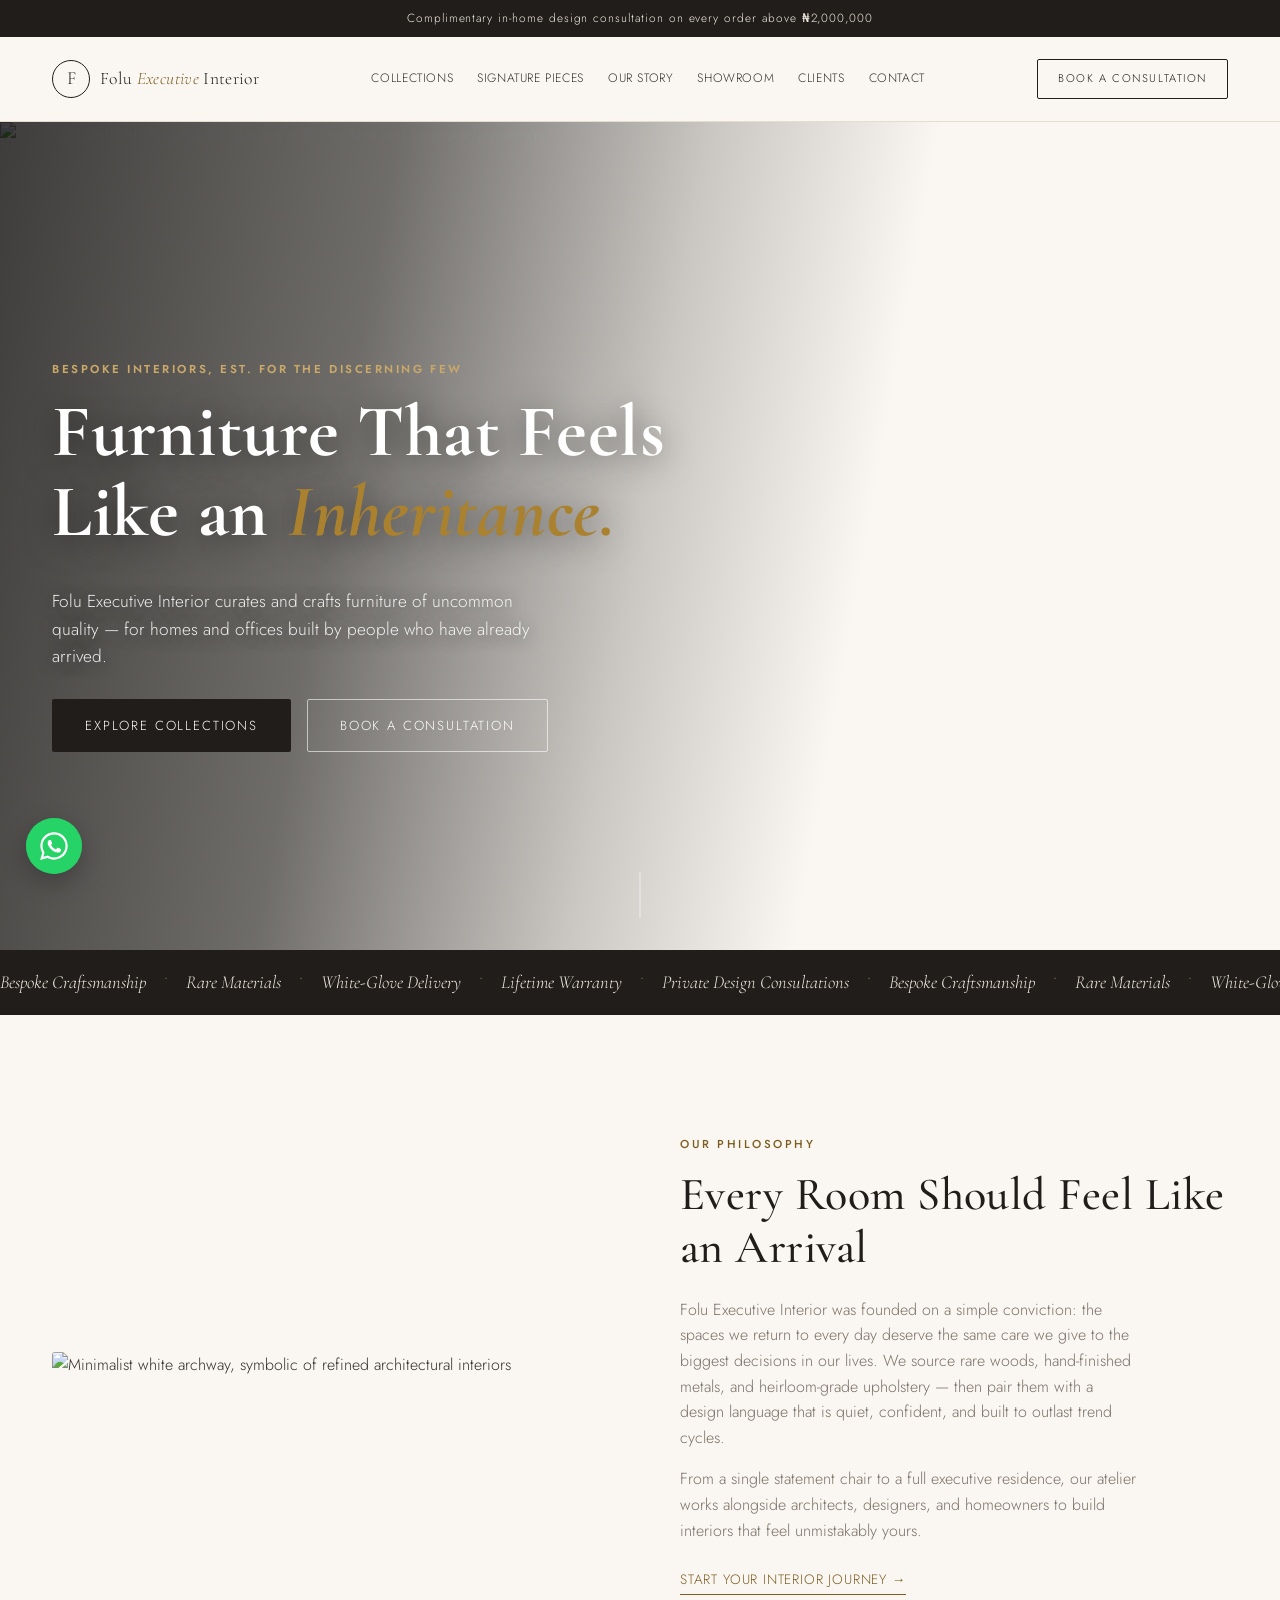
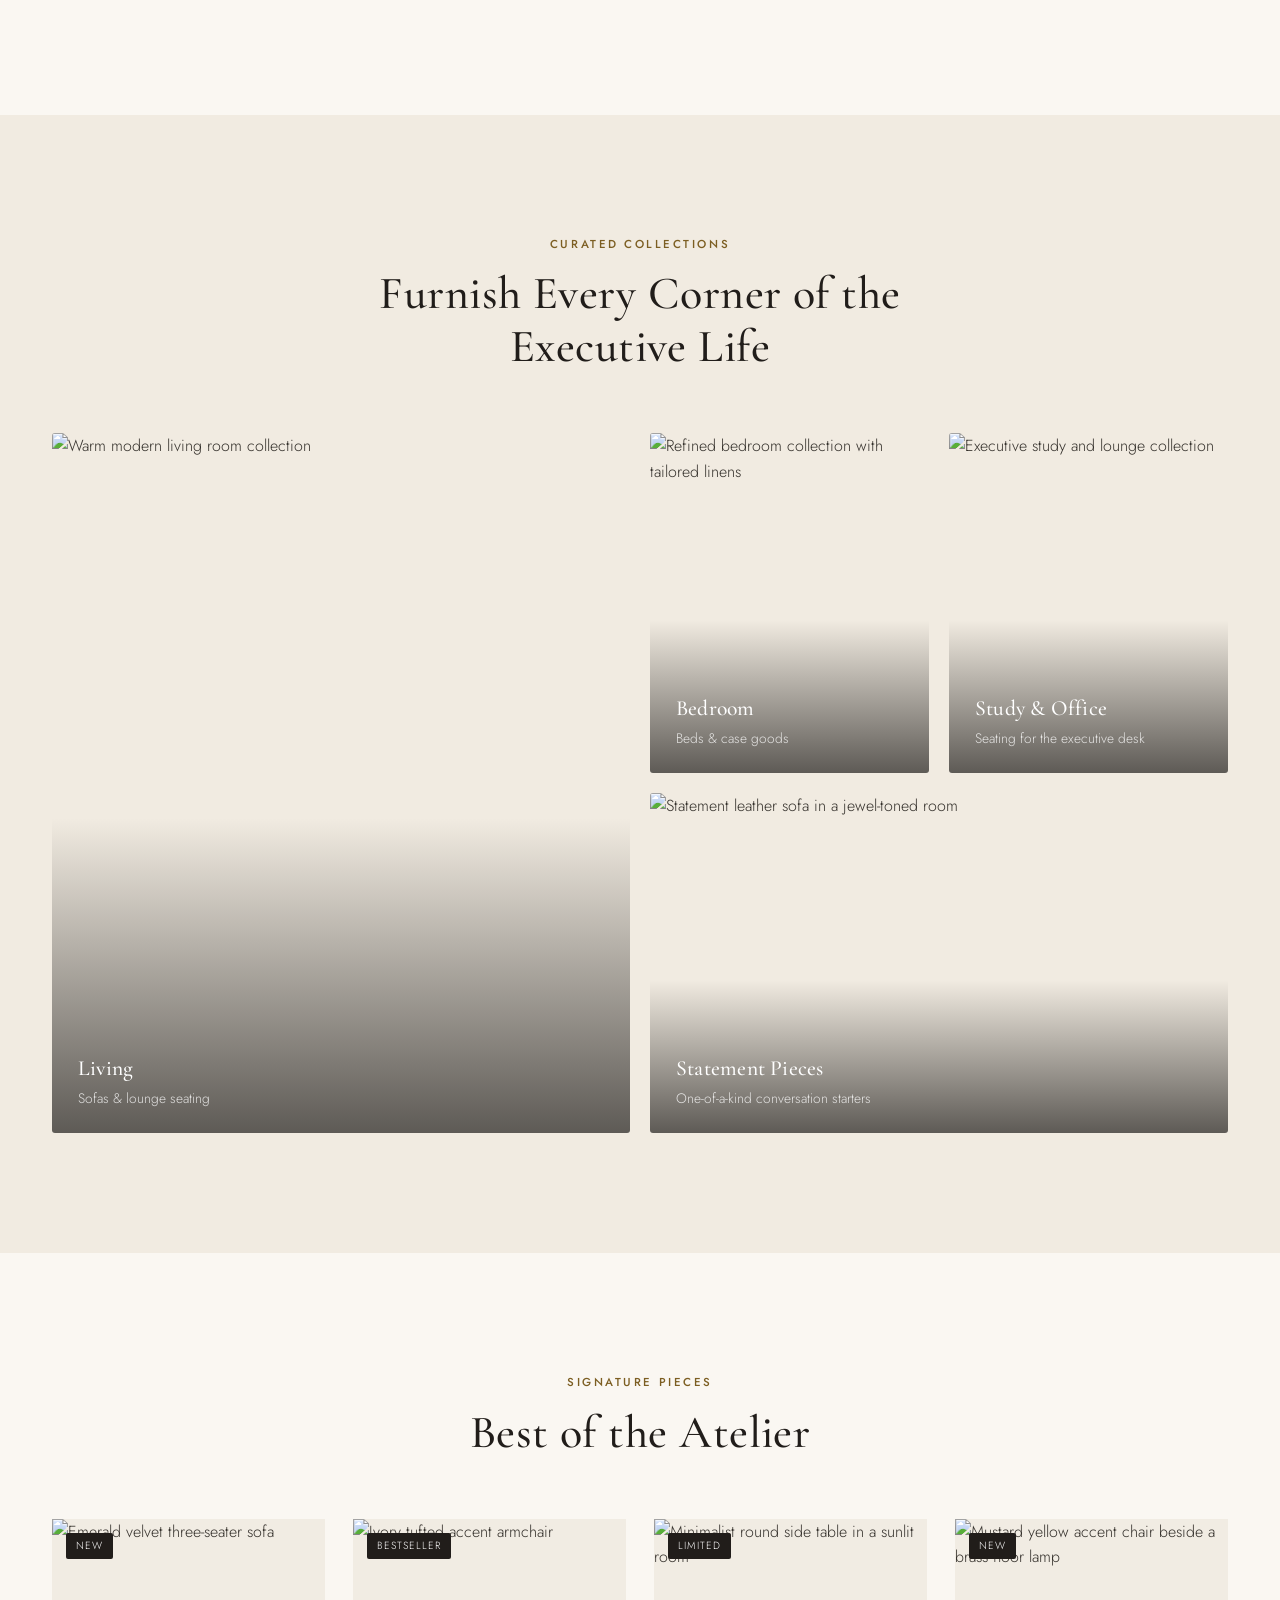
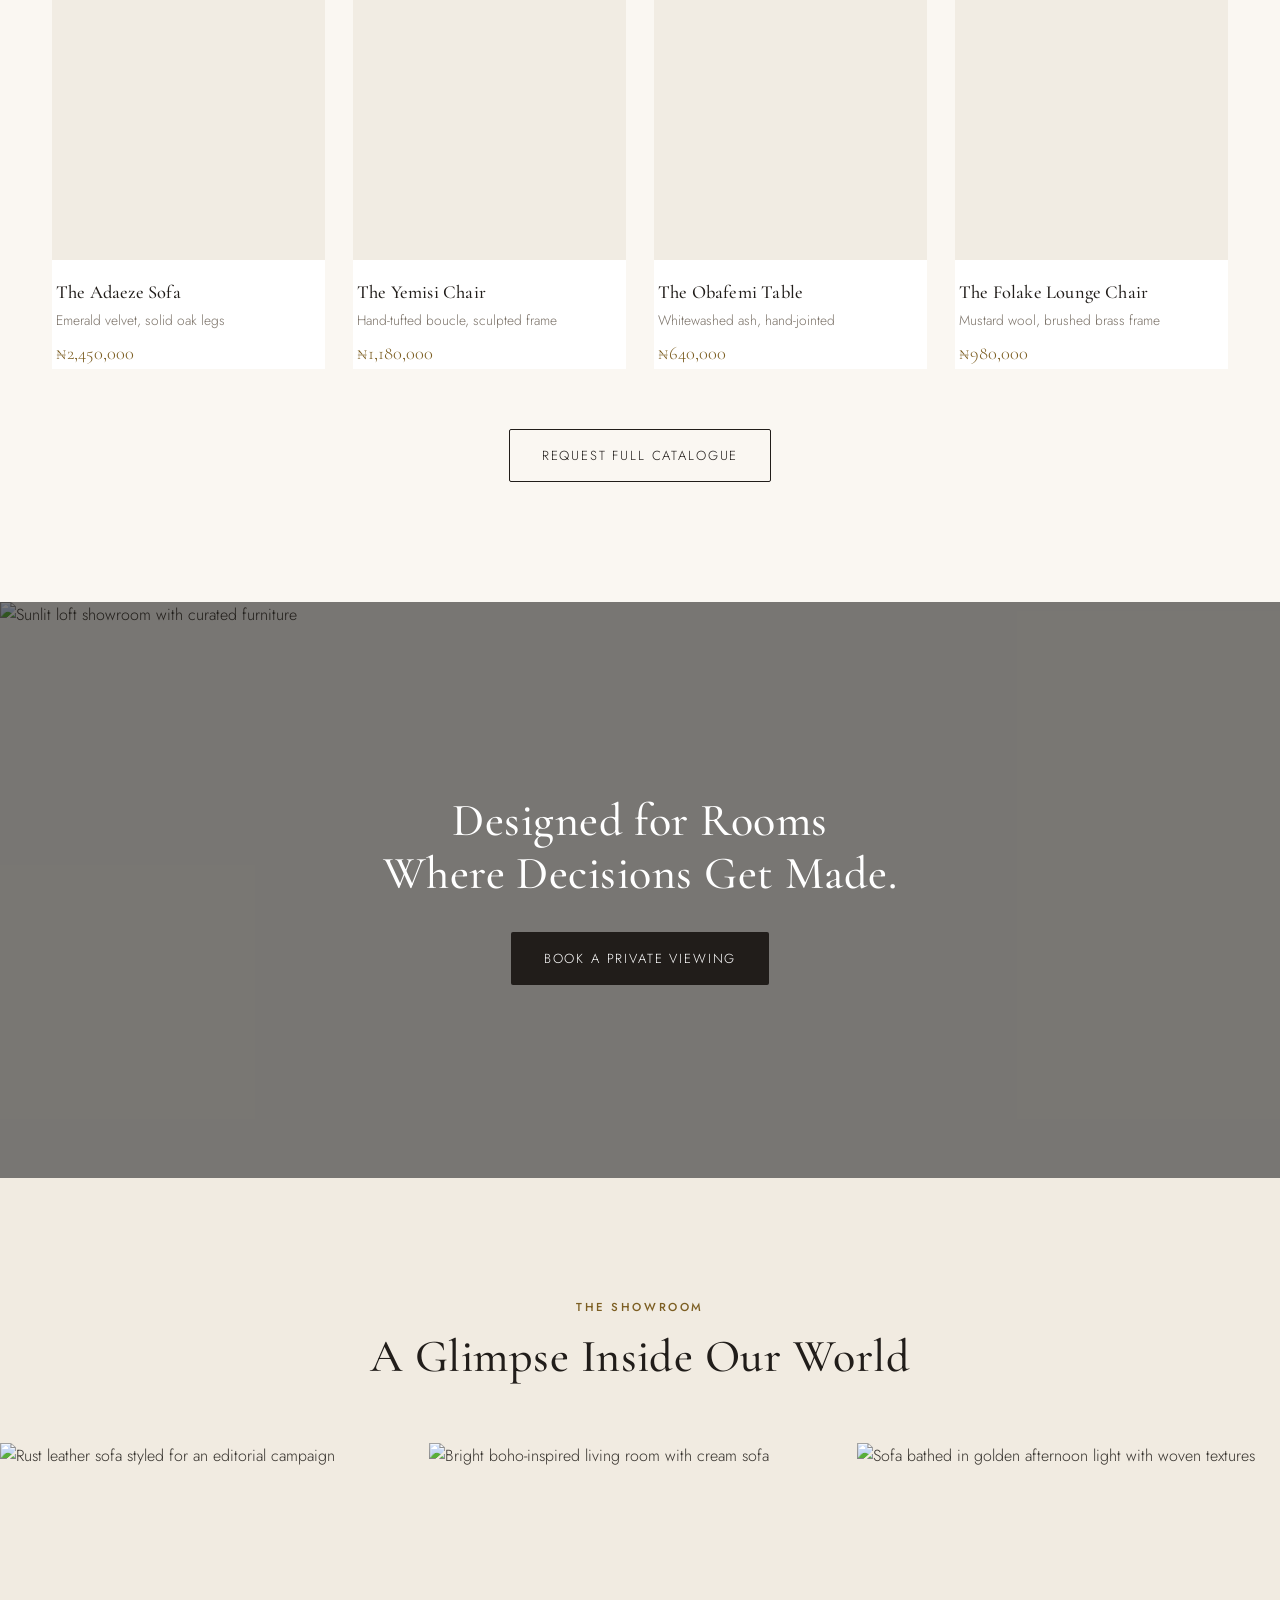
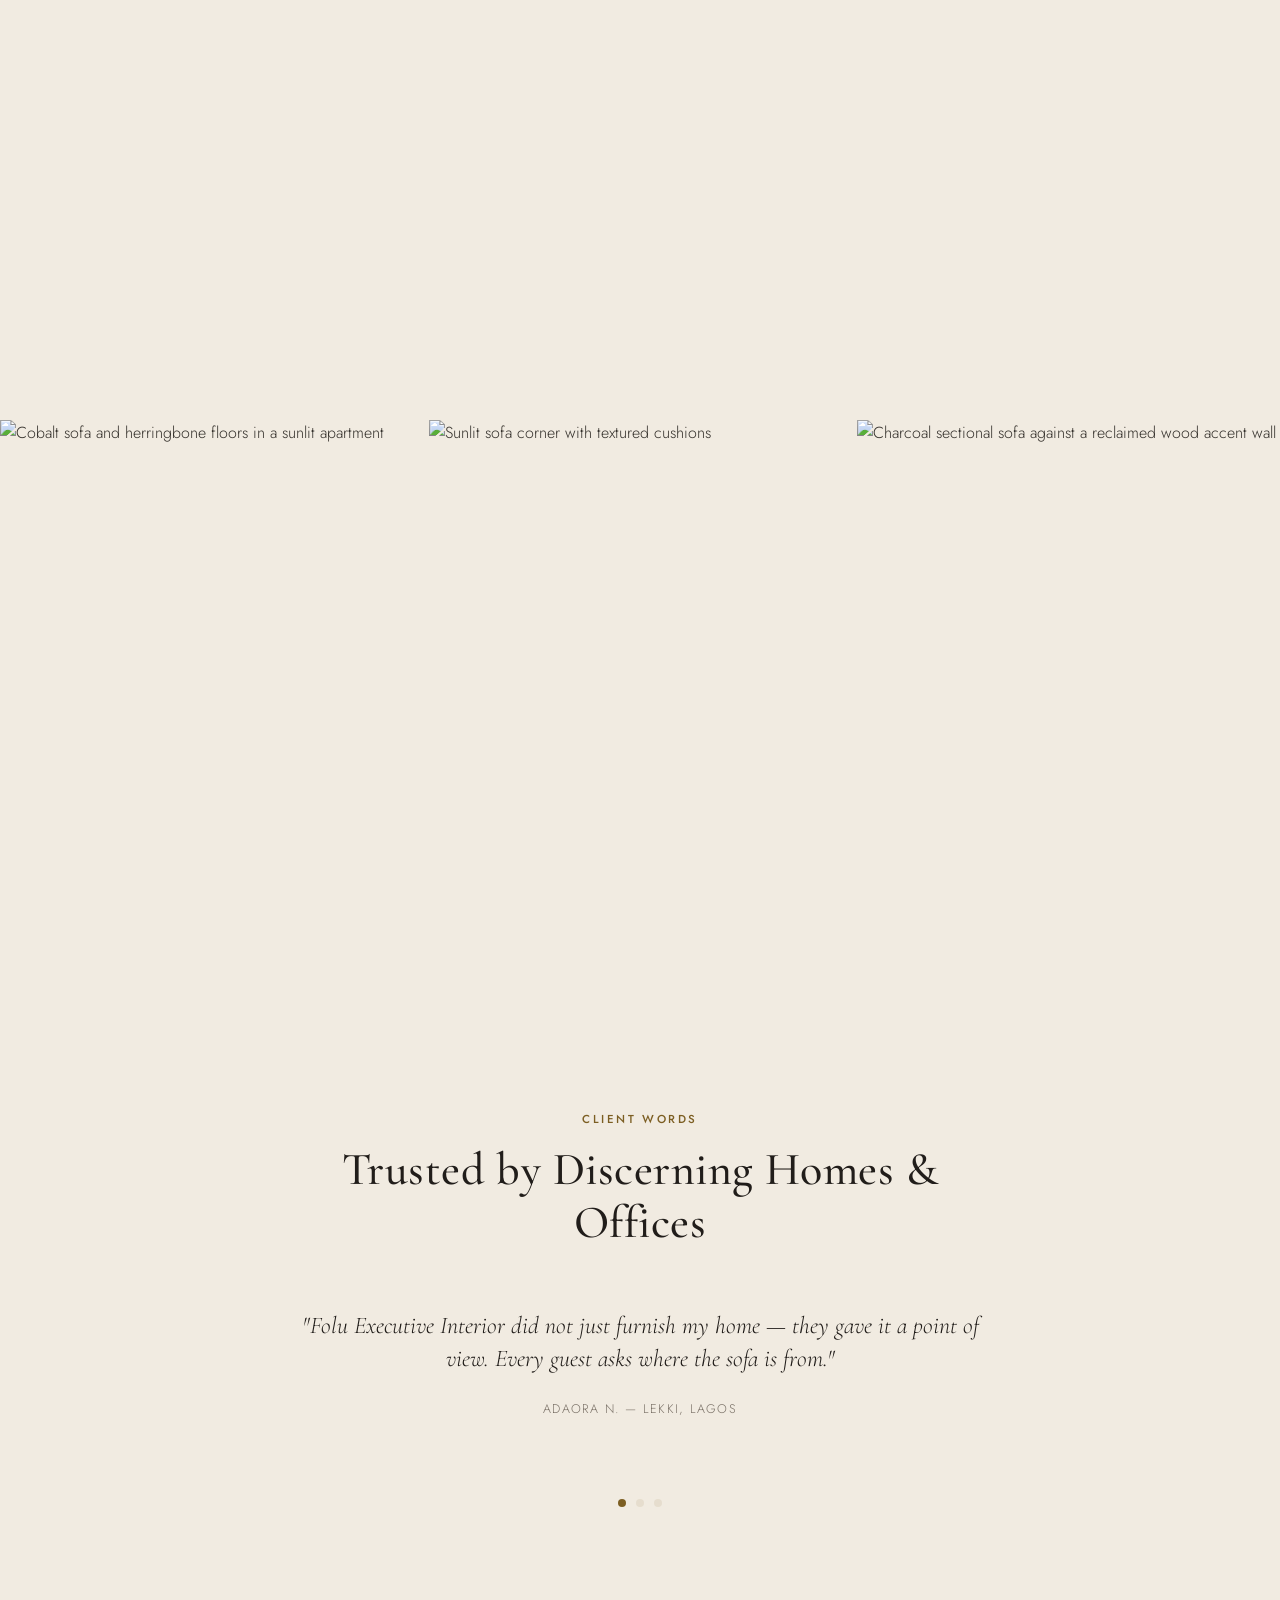
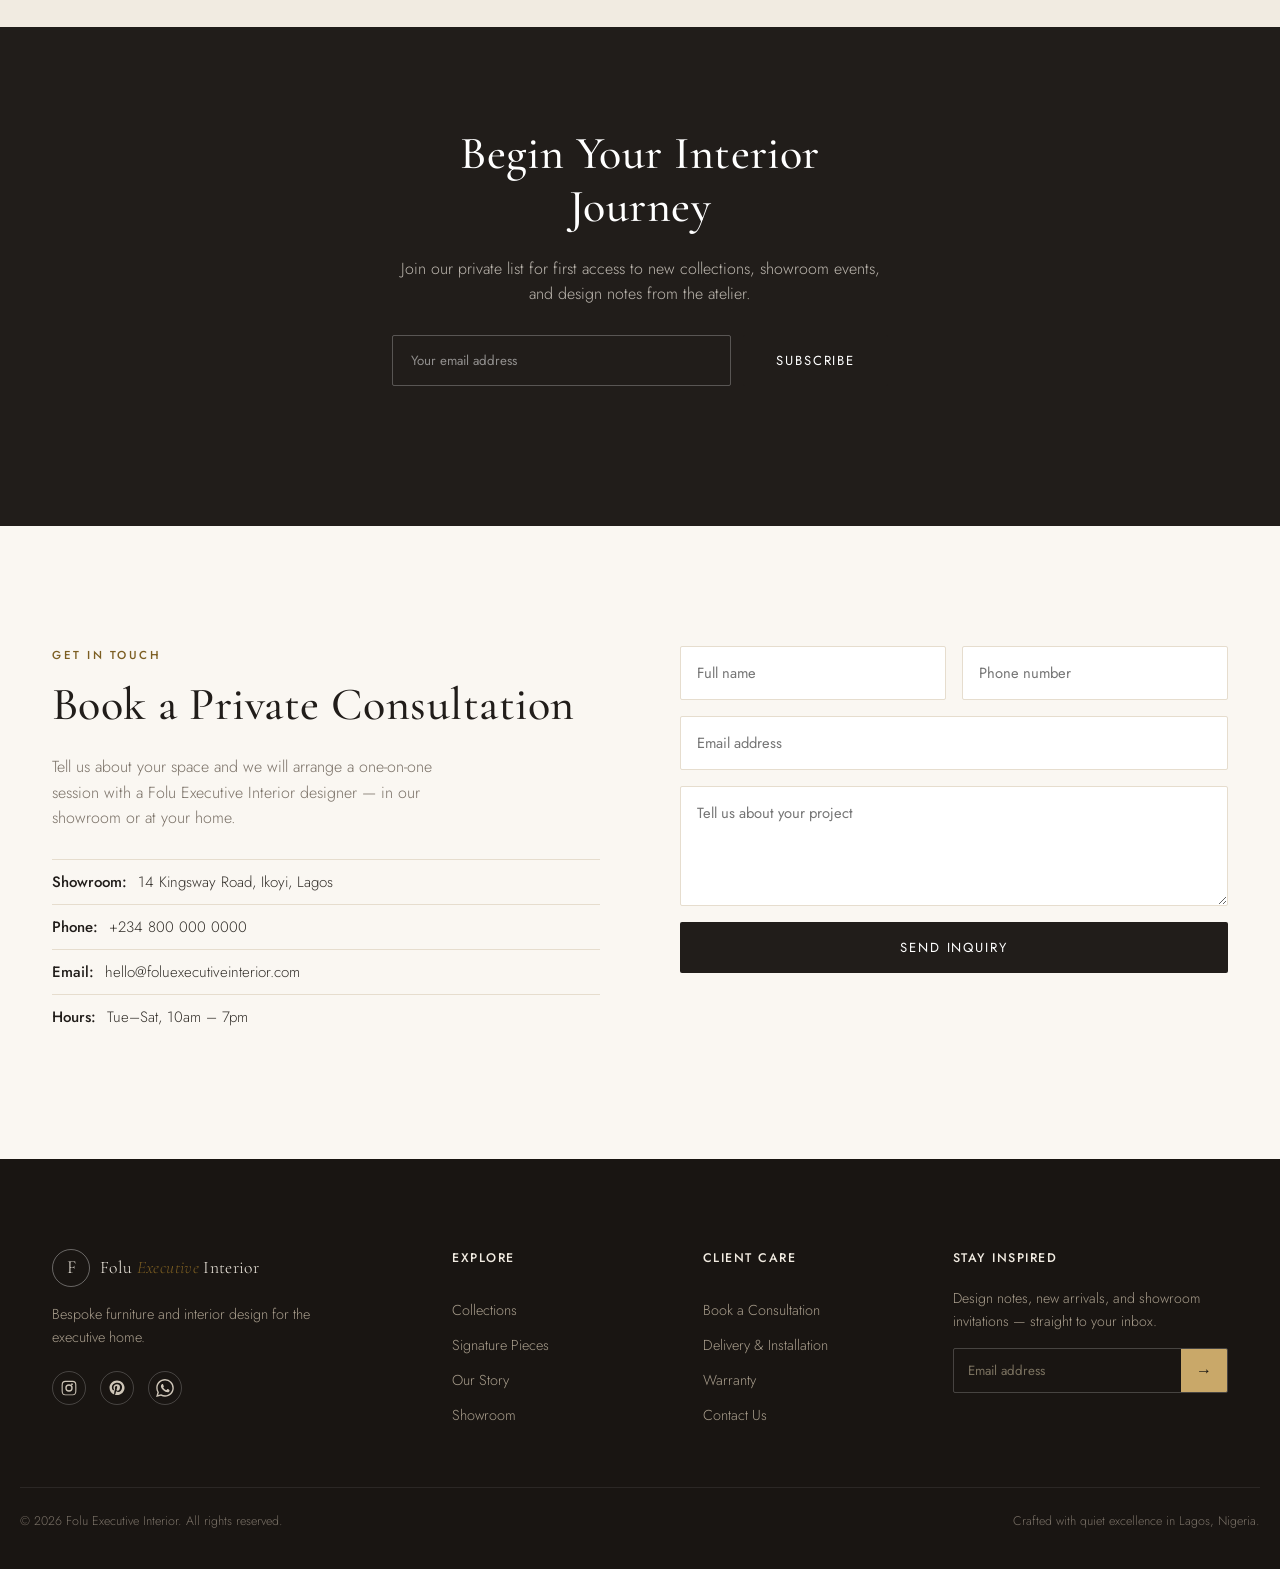
==== web/index.html @ d16c1533 "more edits" ====
<!DOCTYPE html>
<html lang="en">
<head>
<meta charset="UTF-8">
<meta name="viewport" content="width=device-width, initial-scale=1.0">
<title>Folu Executive Interior — Timeless Furniture &amp; Interior Design</title>
<meta name="description" content="Folu Executive Interior crafts bespoke furniture and interiors for the discerning home. Explore our curated collections of luxury living, bedroom, and statement pieces.">

<link rel="preconnect" href="https://fonts.googleapis.com">
<link rel="preconnect" href="https://fonts.gstatic.com" crossorigin>
<link href="https://fonts.googleapis.com/css2?family=Cormorant+Garamond:ital,wght@0,300;0,400;0,500;0,600;0,700;1,400&family=Jost:wght@300;400;500;600&display=swap" rel="stylesheet">

<link rel="icon" href="data:image/svg+xml,%3Csvg xmlns='http://www.w3.org/2000/svg' viewBox='0 0 100 100'%3E%3Crect width='100' height='100' fill='%231f1c1a'/%3E%3Ctext x='50' y='68' font-size='52' font-family='Georgia,serif' fill='%23c9a869' text-anchor='middle'%3EF%3C/text%3E%3C/svg%3E">

<link rel="stylesheet" href="css/style.css">
</head>
<body>

<div class="preloader" id="preloader"><span>FOLU EXECUTIVE INTERIOR</span></div>

<!-- ===== Announcement bar ===== -->
<div class="announce">Complimentary in-home design consultation on every order above ₦2,000,000</div>

<!-- ===== Header ===== -->
<header class="site-header" id="siteHeader">
  <div class="container header-inner">
    <a href="#home" class="logo">
      <span class="logo-mark">F</span>
      <span class="logo-text">Folu <em>Executive</em> Interior</span>
    </a>

    <nav class="main-nav" id="mainNav">
      <a href="#collections">Collections</a>
      <a href="#products">Signature Pieces</a>
      <a href="#story">Our Story</a>
      <a href="#gallery">Showroom</a>
      <a href="#testimonials">Clients</a>
      <a href="#contact">Contact</a>
    </nav>

    <div class="header-actions">
      <a href="#contact" class="btn btn-outline btn-sm">Book a Consultation</a>
      <button class="nav-toggle" id="navToggle" aria-label="Toggle navigation">
        <span></span><span></span><span></span>
      </button>
    </div>
  </div>
</header>

<main id="home">

  <!-- ===== Hero ===== -->
  <section class="hero">
    <div class="hero-media">
      <img src="https://images.unsplash.com/photo-1598928506311-c55ded91a20c?q=80&w=1920&auto=format&fit=crop" alt="Elegant, light-filled executive living room with fireplace and bespoke furnishings" loading="eager">
    </div>
    <div class="hero-overlay"></div>
    <div class="container hero-content">
      <div class="hero-text">
        <p class="eyebrow reveal">Bespoke Interiors, Est. for the Discerning Few</p>
        <h1 class="reveal">Furniture That Feels<br> Like an <em>Inheritance.</em></h1>
        <p class="hero-sub reveal">Folu Executive Interior curates and crafts furniture of uncommon quality — for homes and offices built by people who have already arrived.</p>
        <div class="hero-actions reveal">
          <a href="#collections" class="btn btn-primary">Explore Collections</a>
          <a href="#contact" class="btn btn-ghost">Book a Consultation</a>
        </div>
      </div>
    </div>
    <a href="#marquee" class="scroll-cue" aria-label="Scroll down"><span></span></a>
  </section>

  <!-- ===== Marquee strip ===== -->
  <section class="marquee-strip" id="marquee">
    <div class="marquee-track">
      <span>Bespoke Craftsmanship</span><span>•</span>
      <span>Rare Materials</span><span>•</span>
      <span>White-Glove Delivery</span><span>•</span>
      <span>Lifetime Warranty</span><span>•</span>
      <span>Private Design Consultations</span><span>•</span>
      <span>Bespoke Craftsmanship</span><span>•</span>
      <span>Rare Materials</span><span>•</span>
      <span>White-Glove Delivery</span><span>•</span>
      <span>Lifetime Warranty</span><span>•</span>
      <span>Private Design Consultations</span><span>•</span>
    </div>
  </section>

  <!-- ===== Story ===== -->
  <section class="story" id="story">
    <div class="container story-grid">
      <div class="story-media reveal">
        <img src="https://images.unsplash.com/photo-1524230572899-a752b3835840?q=80&w=1200&auto=format&fit=crop" alt="Minimalist white archway, symbolic of refined architectural interiors">
      </div>
      <div class="story-copy reveal">
        <p class="eyebrow">Our Philosophy</p>
        <h2>Every Room Should Feel Like an Arrival</h2>
        <p>Folu Executive Interior was founded on a simple conviction: the spaces we return to every day deserve the same care we give to the biggest decisions in our lives. We source rare woods, hand-finished metals, and heirloom-grade upholstery — then pair them with a design language that is quiet, confident, and built to outlast trend cycles.</p>
        <p>From a single statement chair to a full executive residence, our atelier works alongside architects, designers, and homeowners to build interiors that feel unmistakably yours.</p>
        <a href="#contact" class="link-arrow">Start your interior journey →</a>
      </div>
    </div>
  </section>

  <!-- ===== Collections ===== -->
  <section class="collections" id="collections">
    <div class="container">
      <div class="section-head reveal">
        <p class="eyebrow">Curated Collections</p>
        <h2>Furnish Every Corner of the Executive Life</h2>
      </div>

      <div class="collections-grid">
        <a class="collection-card large reveal" href="#products">
          <img src="https://images.unsplash.com/photo-1618221195710-dd6b41faaea6?q=80&w=1100&auto=format&fit=crop" alt="Warm modern living room collection">
          <div class="collection-caption">
            <h3>Living</h3>
            <p>Sofas &amp; lounge seating</p>
          </div>
        </a>
        <a class="collection-card reveal" href="#products">
          <img src="https://images.unsplash.com/photo-1586105251261-72a756497a11?q=80&w=900&auto=format&fit=crop" alt="Refined bedroom collection with tailored linens">
          <div class="collection-caption">
            <h3>Bedroom</h3>
            <p>Beds &amp; case goods</p>
          </div>
        </a>
        <a class="collection-card reveal" href="#products">
          <img src="https://images.unsplash.com/photo-1524758631624-e2822e304c36?q=80&w=900&auto=format&fit=crop" alt="Executive study and lounge collection">
          <div class="collection-caption">
            <h3>Study &amp; Office</h3>
            <p>Seating for the executive desk</p>
          </div>
        </a>
        <a class="collection-card reveal" href="#products">
          <img src="https://images.unsplash.com/photo-1615873968403-89e068629265?q=80&w=1100&auto=format&fit=crop" alt="Statement leather sofa in a jewel-toned room">
          <div class="collection-caption">
            <h3>Statement Pieces</h3>
            <p>One-of-a-kind conversation starters</p>
          </div>
        </a>
      </div>
    </div>
  </section>

  <!-- ===== Featured Products ===== -->
  <section class="products" id="products">
    <div class="container">
      <div class="section-head reveal">
        <p class="eyebrow">Signature Pieces</p>
        <h2>Best of the Atelier</h2>
      </div>

      <div class="products-grid">
        <article class="product-card reveal">
          <div class="product-media">
            <img src="https://images.unsplash.com/photo-1555041469-a586c61ea9bc?q=80&w=900&auto=format&fit=crop" alt="Emerald velvet three-seater sofa">
            <span class="product-tag">New</span>
          </div>
          <div class="product-info">
            <h3>The Adaeze Sofa</h3>
            <p>Emerald velvet, solid oak legs</p>
            <span class="price">₦2,450,000</span>
          </div>
        </article>

        <article class="product-card reveal">
          <div class="product-media">
            <img src="https://images.unsplash.com/photo-1567538096630-e0c55bd6374c?q=80&w=900&auto=format&fit=crop" alt="Ivory tufted accent armchair">
            <span class="product-tag">Bestseller</span>
          </div>
          <div class="product-info">
            <h3>The Yemisi Chair</h3>
            <p>Hand-tufted boucle, sculpted frame</p>
            <span class="price">₦1,180,000</span>
          </div>
        </article>

        <article class="product-card reveal">
          <div class="product-media">
            <img src="https://images.unsplash.com/photo-1519710164239-da123dc03ef4?q=80&w=900&auto=format&fit=crop" alt="Minimalist round side table in a sunlit room">
            <span class="product-tag">Limited</span>
          </div>
          <div class="product-info">
            <h3>The Obafemi Table</h3>
            <p>Whitewashed ash, hand-jointed</p>
            <span class="price">₦640,000</span>
          </div>
        </article>

        <article class="product-card reveal">
          <div class="product-media">
            <img src="https://images.unsplash.com/photo-1560448204-e02f11c3d0e2?q=80&w=900&auto=format&fit=crop" alt="Mustard yellow accent chair beside a brass floor lamp">
            <span class="product-tag">New</span>
          </div>
          <div class="product-info">
            <h3>The Folake Lounge Chair</h3>
            <p>Mustard wool, brushed brass frame</p>
            <span class="price">₦980,000</span>
          </div>
        </article>
      </div>

      <div class="products-cta reveal">
        <a href="#contact" class="btn btn-outline">Request Full Catalogue</a>
      </div>
    </div>
  </section>

  <!-- ===== Full-bleed statement ===== -->
  <section class="statement">
    <div class="statement-media">
      <img src="https://images.unsplash.com/photo-1538688525198-9b88f6f53126?q=80&w=1920&auto=format&fit=crop" alt="Sunlit loft showroom with curated furniture">
    </div>
    <div class="statement-overlay"></div>
    <div class="container statement-content reveal">
      <h2>Designed for Rooms<br>Where Decisions Get Made.</h2>
      <a href="#contact" class="btn btn-primary">Book a Private Viewing</a>
    </div>
  </section>

  <!-- ===== Showroom Gallery ===== -->
  <section class="gallery" id="gallery">
    <div class="container">
      <div class="section-head reveal">
        <p class="eyebrow">The Showroom</p>
        <h2>A Glimpse Inside Our World</h2>
      </div>
    </div>
    <div class="gallery-grid">
      <div class="gallery-item reveal"><img src="https://images.unsplash.com/photo-1567016432779-094069958ea5?q=80&w=900&auto=format&fit=crop" alt="Rust leather sofa styled for an editorial campaign"></div>
      <div class="gallery-item tall reveal"><img src="https://images.unsplash.com/photo-1631679706909-1844bbd07221?q=80&w=900&auto=format&fit=crop" alt="Bright boho-inspired living room with cream sofa"></div>
      <div class="gallery-item reveal"><img src="https://images.unsplash.com/photo-1550254478-ead40cc54513?q=80&w=900&auto=format&fit=crop" alt="Sofa bathed in golden afternoon light with woven textures"></div>
      <div class="gallery-item reveal"><img src="https://images.unsplash.com/photo-1493809842364-78817add7ffb?q=80&w=900&auto=format&fit=crop" alt="Cobalt sofa and herringbone floors in a sunlit apartment"></div>
      <div class="gallery-item tall reveal"><img src="https://images.unsplash.com/photo-1583847268964-b28dc8f51f92?q=80&w=900&auto=format&fit=crop" alt="Sunlit sofa corner with textured cushions"></div>
      <div class="gallery-item reveal"><img src="https://images.unsplash.com/photo-1550581190-9c1c48d21d6c?q=80&w=900&auto=format&fit=crop" alt="Charcoal sectional sofa against a reclaimed wood accent wall"></div>
    </div>
  </section>

  <!-- ===== Testimonials ===== -->
  <section class="testimonials" id="testimonials">
    <div class="container">
      <div class="section-head reveal">
        <p class="eyebrow">Client Words</p>
        <h2>Trusted by Discerning Homes &amp; Offices</h2>
      </div>

      <div class="testimonial-track">
        <blockquote class="testimonial reveal active">
          <p>"Folu Executive Interior did not just furnish my home — they gave it a point of view. Every guest asks where the sofa is from."</p>
          <cite>Adaora N. — Lekki, Lagos</cite>
        </blockquote>
        <blockquote class="testimonial reveal">
          <p>"The attention to detail is unmatched. From the first consultation to final delivery, everything felt effortless and deeply personal."</p>
          <cite>Chidi O. — Victoria Island, Lagos</cite>
        </blockquote>
        <blockquote class="testimonial reveal">
          <p>"I have furnished three homes with them. Each piece still looks as considered today as the day it arrived."</p>
          <cite>Funmi A. — Ikoyi, Lagos</cite>
        </blockquote>
      </div>
      <div class="testimonial-dots" id="testimonialDots"></div>
    </div>
  </section>

  <!-- ===== CTA / Newsletter ===== -->
  <section class="cta-banner">
    <div class="container cta-inner reveal">
      <h2>Begin Your Interior Journey</h2>
      <p>Join our private list for first access to new collections, showroom events, and design notes from the atelier.</p>
      <form class="cta-form" id="ctaForm">
        <input type="email" placeholder="Your email address" required aria-label="Email address">
        <button type="submit" class="btn btn-primary">Subscribe</button>
      </form>
      <p class="form-note" id="formNote"></p>
    </div>
  </section>

  <!-- ===== Contact ===== -->
  <section class="contact" id="contact">
    <div class="container contact-grid">
      <div class="contact-copy reveal">
        <p class="eyebrow">Get in Touch</p>
        <h2>Book a Private Consultation</h2>
        <p>Tell us about your space and we will arrange a one-on-one session with a Folu Executive Interior designer — in our showroom or at your home.</p>
        <ul class="contact-details">
          <li><strong>Showroom:</strong> 14 Kingsway Road, Ikoyi, Lagos</li>
          <li><strong>Phone:</strong> +234 800 000 0000</li>
          <li><strong>Email:</strong> hello@foluexecutiveinterior.com</li>
          <li><strong>Hours:</strong> Tue–Sat, 10am – 7pm</li>
        </ul>
      </div>
      <form class="contact-form reveal" id="contactForm">
        <div class="form-row">
          <input type="text" name="name" placeholder="Full name" required>
          <input type="tel" name="phone" placeholder="Phone number" required>
        </div>
        <input type="email" name="email" placeholder="Email address" required>
        <textarea name="message" placeholder="Tell us about your project" rows="4"></textarea>
        <button type="submit" class="btn btn-primary btn-block">Send Inquiry</button>
        <p class="form-note" id="contactNote"></p>
      </form>
    </div>
  </section>

</main>

<!-- ===== Footer ===== -->
<footer class="site-footer">
  <div class="container footer-grid">
    <div class="footer-brand">
      <a href="#home" class="logo">
        <span class="logo-mark">F</span>
        <span class="logo-text">Folu <em>Executive</em> Interior</span>
      </a>
      <p>Bespoke furniture and interior design for the executive home.</p>
      <div class="social-row">
        <a href="#" aria-label="Instagram">
          <svg viewBox="0 0 24 24" width="18" height="18"><path fill="currentColor" d="M12 2.2c3.2 0 3.6 0 4.85.07 3.25.15 4.77 1.69 4.92 4.92.06 1.25.07 1.63.07 4.81s-.01 3.56-.07 4.81c-.15 3.23-1.66 4.77-4.92 4.92-1.25.06-1.62.07-4.85.07s-3.6-.01-4.85-.07c-3.26-.15-4.77-1.7-4.92-4.92-.06-1.25-.07-1.63-.07-4.81s.02-3.56.07-4.81C2.38 3.96 3.9 2.42 7.15 2.27 8.4 2.2 8.78 2.2 12 2.2Zm0 1.8c-3.17 0-3.53.01-4.77.07-2.34.1-3.44 1.22-3.54 3.54-.06 1.24-.07 1.6-.07 4.77s.01 3.53.07 4.77c.1 2.32 1.2 3.44 3.54 3.54 1.24.06 1.6.07 4.77.07s3.53-.01 4.77-.07c2.33-.1 3.44-1.21 3.54-3.54.06-1.24.07-1.6.07-4.77s-.01-3.53-.07-4.77c-.1-2.32-1.21-3.44-3.54-3.54-1.24-.06-1.6-.07-4.77-.07Zm0 3.06a4.94 4.94 0 1 1 0 9.88 4.94 4.94 0 0 1 0-9.88Zm0 1.8a3.14 3.14 0 1 0 0 6.28 3.14 3.14 0 0 0 0-6.28Zm5.14-1.99a1.16 1.16 0 1 1-2.31 0 1.16 1.16 0 0 1 2.31 0Z"/></svg>
        </a>
        <a href="#" aria-label="Pinterest">
          <svg viewBox="0 0 24 24" width="18" height="18"><path fill="currentColor" d="M12 2C6.48 2 2 6.36 2 11.75c0 4.13 2.6 7.66 6.28 9.08-.09-.77-.16-1.96.03-2.8.18-.77 1.16-4.9 1.16-4.9s-.3-.6-.3-1.48c0-1.38.82-2.42 1.83-2.42.86 0 1.28.63 1.28 1.4 0 .85-.55 2.13-.84 3.31-.24 1 .51 1.81 1.51 1.81 1.82 0 3.05-2.29 3.05-5 0-2.06-1.42-3.6-4.01-3.6-2.92 0-4.74 2.13-4.74 4.5 0 .82.25 1.4.64 1.85.18.2.2.29.14.53-.05.18-.16.62-.21.79-.07.26-.28.35-.51.25-1.43-.57-2.1-2.1-2.1-3.82 0-2.84 2.42-6.24 7.2-6.24 3.84 0 6.37 2.72 6.37 5.64 0 3.86-2.19 6.74-5.41 6.74-1.08 0-2.1-.58-2.44-1.24 0 0-.58 2.28-.7 2.72-.21.77-.63 1.54-1.02 2.14.9.27 1.85.42 2.85.42 5.52 0 10-4.36 10-9.75S17.52 2 12 2Z"/></svg>
        </a>
        <a href="#" aria-label="WhatsApp">
          <svg viewBox="0 0 24 24" width="18" height="18"><path fill="currentColor" d="M17.47 14.38c-.28-.14-1.67-.82-1.93-.92-.26-.1-.45-.14-.64.14-.19.28-.73.92-.9 1.1-.16.19-.33.21-.61.07-.28-.14-1.18-.43-2.24-1.38-.83-.74-1.39-1.65-1.55-1.93-.16-.28-.02-.43.12-.57.13-.13.28-.33.42-.5.14-.16.19-.28.28-.47.1-.19.05-.35-.02-.5-.07-.14-.64-1.54-.88-2.11-.23-.55-.47-.48-.64-.49h-.55c-.19 0-.5.07-.76.35-.26.28-1 .98-1 2.4s1.02 2.78 1.16 2.97c.14.19 2.01 3.07 4.87 4.3.68.29 1.21.47 1.62.6.68.22 1.3.19 1.79.11.55-.08 1.67-.68 1.9-1.34.24-.66.24-1.22.17-1.34-.07-.12-.26-.19-.54-.33Zm-5.44 7.44h-.01a9.87 9.87 0 0 1-5.03-1.38l-.36-.21-3.74.98 1-3.65-.24-.37a9.83 9.83 0 0 1-1.5-5.24C2.15 6.68 6.68 2.15 12.03 2.15c2.63 0 5.1 1.03 6.96 2.89a9.78 9.78 0 0 1 2.88 6.96c0 5.35-4.53 9.82-9.84 9.82Zm8.37-18.2A11.82 11.82 0 0 0 12.03.15C5.58.15.32 5.4.32 11.85c0 2.09.55 4.13 1.6 5.93L.15 24l6.4-1.68a11.72 11.72 0 0 0 5.47 1.39h.01c6.45 0 11.7-5.25 11.7-11.7 0-3.13-1.22-6.07-3.43-8.28Z"/></svg>
        </a>
      </div>
    </div>

    <div class="footer-links">
      <h4>Explore</h4>
      <a href="#collections">Collections</a>
      <a href="#products">Signature Pieces</a>
      <a href="#story">Our Story</a>
      <a href="#gallery">Showroom</a>
    </div>

    <div class="footer-links">
      <h4>Client Care</h4>
      <a href="#contact">Book a Consultation</a>
      <a href="#contact">Delivery &amp; Installation</a>
      <a href="#contact">Warranty</a>
      <a href="#contact">Contact Us</a>
    </div>

    <div class="footer-newsletter">
      <h4>Stay Inspired</h4>
      <p>Design notes, new arrivals, and showroom invitations — straight to your inbox.</p>
      <form class="footer-form" id="footerForm">
        <input type="email" placeholder="Email address" required aria-label="Email address">
        <button type="submit" aria-label="Subscribe">→</button>
      </form>
    </div>
  </div>

  <div class="container footer-bottom">
    <p>© <span id="year"></span> Folu Executive Interior. All rights reserved.</p>
    <p>Crafted with quiet excellence in Lagos, Nigeria.</p>
  </div>
</footer>

<button class="back-to-top" id="backToTop" aria-label="Back to top">↑</button>

<!-- TODO: replace 2348000000000 with her real WhatsApp number (country code + digits, no + or spaces) -->
<a class="whatsapp-float" href="https://wa.me/2348000000000?text=Hello%2C%20I%27d%20like%20to%20book%20a%20consultation%20with%20Folu%20Executive%20Interior" target="_blank" rel="noopener" aria-label="Chat with us on WhatsApp">
  <svg viewBox="0 0 24 24" width="28" height="28"><path fill="currentColor" d="M17.47 14.38c-.28-.14-1.67-.82-1.93-.92-.26-.1-.45-.14-.64.14-.19.28-.73.92-.9 1.1-.16.19-.33.21-.61.07-.28-.14-1.18-.43-2.24-1.38-.83-.74-1.39-1.65-1.55-1.93-.16-.28-.02-.43.12-.57.13-.13.28-.33.42-.5.14-.16.19-.28.28-.47.1-.19.05-.35-.02-.5-.07-.14-.64-1.54-.88-2.11-.23-.55-.47-.48-.64-.49h-.55c-.19 0-.5.07-.76.35-.26.28-1 .98-1 2.4s1.02 2.78 1.16 2.97c.14.19 2.01 3.07 4.87 4.3.68.29 1.21.47 1.62.6.68.22 1.3.19 1.79.11.55-.08 1.67-.68 1.9-1.34.24-.66.24-1.22.17-1.34-.07-.12-.26-.19-.54-.33Zm-5.44 7.44h-.01a9.87 9.87 0 0 1-5.03-1.38l-.36-.21-3.74.98 1-3.65-.24-.37a9.83 9.83 0 0 1-1.5-5.24C2.15 6.68 6.68 2.15 12.03 2.15c2.63 0 5.1 1.03 6.96 2.89a9.78 9.78 0 0 1 2.88 6.96c0 5.35-4.53 9.82-9.84 9.82Zm8.37-18.2A11.82 11.82 0 0 0 12.03.15C5.58.15.32 5.4.32 11.85c0 2.09.55 4.13 1.6 5.93L.15 24l6.4-1.68a11.72 11.72 0 0 0 5.47 1.39h.01c6.45 0 11.7-5.25 11.7-11.7 0-3.13-1.22-6.07-3.43-8.28Z"/></svg>
</a>

<script src="js/main.js"></script>
</body>
</html>
---- web/css/style.css ----
/* ============================================
   Folu Executive Interior — stylesheet
   ============================================ */

:root {
  --color-bg: #faf7f2;
  --color-bg-alt: #f1ebe1;
  --color-panel: #ffffff;
  --color-ink: #211d1a;
  --color-text: #34302b;
  --color-muted: #7a7167;
  --color-line: #e6ddce;
  --color-accent: #a9812f;
  --color-accent-dark: #7c5e22;
  --color-accent-soft: #c9a869;

  --font-serif: "Cormorant Garamond", Georgia, serif;
  --font-sans: "Jost", "Helvetica Neue", Arial, sans-serif;

  --container: 1240px;
  --header-h: 84px;
}

@media (min-width: 1500px) {
  :root { --container: 1440px; }
}

@media (min-width: 1800px) {
  :root { --container: 1640px; }
}

@media (min-width: 2200px) {
  :root { --container: 1840px; }
}

* { box-sizing: border-box; }

html { scroll-behavior: smooth; }

body {
  margin: 0;
  background: var(--color-bg);
  color: var(--color-text);
  font-family: var(--font-sans);
  font-weight: 300;
  line-height: 1.6;
  -webkit-font-smoothing: antialiased;
}

img { max-width: 100%; display: block; }

h1, h2, h3, h4 {
  font-family: var(--font-serif);
  font-weight: 500;
  color: var(--color-ink);
  letter-spacing: 0.01em;
  margin: 0 0 .5em;
}

h1 { font-size: clamp(2.6rem, 6vw, 4.6rem); line-height: 1.08; font-weight: 500; }
h2 { font-size: clamp(1.9rem, 3.6vw, 2.9rem); line-height: 1.15; }
h3 { font-size: 1.35rem; }

p { margin: 0 0 1em; color: var(--color-muted); }

a { color: inherit; text-decoration: none; }

.container {
  max-width: var(--container);
  margin: 0 auto;
  padding: 0 32px;
}

.eyebrow {
  font-family: var(--font-sans);
  text-transform: uppercase;
  letter-spacing: 0.22em;
  font-size: 0.72rem;
  color: var(--color-accent-dark);
  margin-bottom: 14px;
  font-weight: 500;
}

em { font-style: italic; color: var(--color-accent); }

/* ---------- Preloader ---------- */
.preloader {
  position: fixed; inset: 0; z-index: 9999;
  background: var(--color-ink);
  display: flex; align-items: center; justify-content: center;
  transition: opacity .6s ease, visibility .6s ease;
}
.preloader span {
  font-family: var(--font-serif);
  color: #f1ebe1;
  letter-spacing: 0.3em;
  font-size: 0.9rem;
  text-transform: uppercase;
  opacity: .85;
}
.preloader.done { opacity: 0; visibility: hidden; }

/* ---------- Buttons ---------- */
.btn {
  display: inline-flex; align-items: center; justify-content: center;
  padding: 15px 32px;
  font-family: var(--font-sans);
  font-size: 0.82rem;
  letter-spacing: 0.14em;
  text-transform: uppercase;
  border-radius: 2px;
  border: 1px solid transparent;
  cursor: pointer;
  transition: all .3s ease;
  white-space: nowrap;
}
.btn-primary { background: var(--color-ink); color: #fff; }
.btn-primary:hover { background: var(--color-accent-dark); }
.btn-outline { background: transparent; color: var(--color-ink); border-color: var(--color-ink); }
.btn-outline:hover { background: var(--color-ink); color: #fff; }
.btn-ghost { background: transparent; color: #fff; border-color: rgba(255,255,255,.6); }
.btn-ghost:hover { background: rgba(255,255,255,.15); border-color: #fff; }
.btn-sm { padding: 10px 20px; font-size: 0.7rem; }
.btn-block { width: 100%; }

/* ---------- Announcement bar ---------- */
.announce {
  background: var(--color-ink);
  color: #f1ebe1;
  text-align: center;
  font-size: 0.74rem;
  letter-spacing: 0.08em;
  padding: 9px 16px;
}

/* ---------- Header ---------- */
.site-header {
  position: sticky; top: 0; z-index: 500;
  background: rgba(250, 247, 242, 0.92);
  backdrop-filter: blur(10px);
  border-bottom: 1px solid var(--color-line);
}
.header-inner {
  display: flex; align-items: center; justify-content: space-between;
  height: var(--header-h);
  flex-wrap: nowrap;
  gap: 20px;
}
.logo { display: flex; align-items: center; gap: 10px; flex-shrink: 0; }
.logo-mark {
  width: 38px; height: 38px;
  border: 1px solid var(--color-ink);
  border-radius: 50%;
  display: flex; align-items: center; justify-content: center;
  font-family: var(--font-serif); font-size: 1.15rem; color: var(--color-ink);
}
.logo-text {
  font-family: var(--font-serif);
  font-size: 1.1rem;
  letter-spacing: 0.02em;
  color: var(--color-ink);
  white-space: nowrap;
}
.logo-text em { color: var(--color-accent-dark); }

.main-nav { display: flex; gap: 24px; flex-shrink: 1; }
.main-nav a {
  font-size: 0.76rem;
  letter-spacing: 0.05em;
  text-transform: uppercase;
  color: var(--color-text);
  position: relative;
  padding: 4px 0;
  white-space: nowrap;
}
.main-nav a::after {
  content: ""; position: absolute; left: 0; bottom: -2px;
  width: 0; height: 1px; background: var(--color-accent-dark);
  transition: width .3s ease;
}
.main-nav a:hover::after { width: 100%; }

.header-actions { display: flex; align-items: center; gap: 20px; flex-shrink: 0; }

.nav-toggle {
  display: none; flex-direction: column; gap: 5px;
  background: none; border: none; cursor: pointer; padding: 6px;
}
.nav-toggle span { width: 22px; height: 1px; background: var(--color-ink); display: block; }

/* ---------- Hero ---------- */
.hero {
  position: relative;
  min-height: 92vh;
  display: flex; align-items: center;
  overflow: hidden;
  color: #fff;
}
.hero-media { position: absolute; inset: 0; }
.hero-media img { width: 100%; height: 100%; object-fit: cover; }
.hero-overlay {
  position: absolute; inset: 0;
  background: linear-gradient(100deg, rgba(10,8,7,.78) 0%, rgba(10,8,7,.58) 28%, rgba(10,8,7,.2) 50%, rgba(10,8,7,0) 66%);
}
.hero-content { position: relative; z-index: 2; padding-top: 40px; width: 100%; }
.hero-text { max-width: 640px; }
.hero .eyebrow { color: var(--color-accent-soft); font-weight: 600; }
.hero h1 { color: #fff; font-weight: 700; text-shadow: 0 4px 32px rgba(0,0,0,.55); }
.hero-sub { color: rgba(255,255,255,.9); font-size: 1.08rem; max-width: 480px; text-shadow: 0 2px 16px rgba(0,0,0,.5); }
.hero-actions { display: flex; gap: 16px; margin-top: 28px; flex-wrap: wrap; }

.scroll-cue {
  position: absolute; bottom: 32px; left: 50%; transform: translateX(-50%);
  z-index: 2;
}
.scroll-cue span {
  display: block; width: 1px; height: 46px;
  background: rgba(255,255,255,.6);
  position: relative;
  animation: scrollDown 2s ease-in-out infinite;
}
@keyframes scrollDown {
  0% { transform: scaleY(0); transform-origin: top; opacity: 0; }
  50% { transform: scaleY(1); transform-origin: top; opacity: 1; }
  51% { transform-origin: bottom; }
  100% { transform: scaleY(0); transform-origin: bottom; opacity: 0; }
}

/* ---------- Marquee ---------- */
.marquee-strip {
  background: var(--color-ink);
  color: var(--color-bg-alt);
  overflow: hidden;
  padding: 18px 0;
}
.marquee-track {
  display: flex; gap: 18px; white-space: nowrap;
  width: max-content;
  animation: marquee 32s linear infinite;
  font-family: var(--font-serif);
  font-style: italic;
  font-size: 1.15rem;
}
.marquee-track span:nth-child(2n) { color: var(--color-accent-soft); font-style: normal; font-family: var(--font-sans); font-size: 0.9rem; }
@keyframes marquee {
  from { transform: translateX(0); }
  to { transform: translateX(-50%); }
}

/* ---------- Story ---------- */
.story { padding: 120px 0; background: var(--color-bg); }
.story-grid {
  display: grid; grid-template-columns: 1fr 1fr; gap: 80px; align-items: center;
}
.story-media img { border-radius: 3px; }
.story-copy p { max-width: 460px; }
.link-arrow {
  display: inline-block; margin-top: 10px;
  font-size: 0.85rem; letter-spacing: 0.06em; text-transform: uppercase;
  color: var(--color-accent-dark);
  border-bottom: 1px solid var(--color-accent-dark);
  padding-bottom: 3px;
}

/* ---------- Section head ---------- */
.section-head { text-align: center; max-width: 640px; margin: 0 auto 60px; }

/* ---------- Collections ---------- */
.collections { padding: 120px 0; background: var(--color-bg-alt); }
.collections-grid {
  display: grid;
  grid-template-columns: repeat(4, 1fr);
  grid-template-rows: 340px 340px;
  gap: 20px;
}
.collection-card {
  position: relative; overflow: hidden; border-radius: 3px;
  grid-column: span 1;
}
.collection-card.large { grid-column: span 2; grid-row: span 2; }
.collection-card:last-child { grid-column: span 2; }
.collection-card img {
  width: 100%; height: 100%; object-fit: cover;
  transition: transform .6s ease;
}
.collection-card:hover img { transform: scale(1.06); }
.collection-card::before {
  content: ""; position: absolute; inset: 0;
  background: linear-gradient(0deg, rgba(15,13,11,.65) 0%, rgba(15,13,11,0) 45%);
  z-index: 1;
}
.collection-caption {
  position: absolute; left: 26px; bottom: 24px; z-index: 2; color: #fff;
}
.collection-caption h3 { color: #fff; margin-bottom: 2px; }
.collection-caption p { color: rgba(255,255,255,.8); margin: 0; font-size: 0.86rem; }

/* ---------- Products ---------- */
.products { padding: 120px 0; background: var(--color-bg); }
.products-grid {
  display: grid; grid-template-columns: repeat(4, 1fr); gap: 28px;
}
.product-card { background: var(--color-panel); }
.product-media { position: relative; overflow: hidden; aspect-ratio: 4/5; background: #f1ece3; }
.product-media img { width: 100%; height: 100%; object-fit: cover; transition: transform .6s ease; }
.product-card:hover .product-media img { transform: scale(1.05); }
.product-tag {
  position: absolute; top: 14px; left: 14px;
  background: var(--color-ink); color: #fff;
  font-size: 0.65rem; letter-spacing: 0.1em; text-transform: uppercase;
  padding: 5px 10px; border-radius: 2px;
}
.product-info { padding: 18px 4px 0; }
.product-info h3 { font-size: 1.15rem; margin-bottom: 2px; }
.product-info p { font-size: 0.86rem; margin-bottom: 8px; }
.price { font-family: var(--font-serif); font-size: 1.15rem; color: var(--color-accent-dark); }
.products-cta { text-align: center; margin-top: 60px; }

/* ---------- Statement ---------- */
.statement { position: relative; min-height: 64vh; display: flex; align-items: center; overflow: hidden; }
.statement-media { position: absolute; inset: 0; }
.statement-media img { width: 100%; height: 100%; object-fit: cover; }
.statement-overlay { position: absolute; inset: 0; background: rgba(15,13,11,.55); }
.statement-content { position: relative; z-index: 2; text-align: center; color: #fff; }
.statement-content h2 { color: #fff; margin-bottom: 32px; }

/* ---------- Gallery ---------- */
.gallery { padding: 120px 0 0; background: var(--color-bg-alt); }
.gallery .section-head { padding-top: 0; }
.gallery-grid {
  display: grid;
  grid-template-columns: repeat(6, 1fr);
  gap: 6px;
  padding: 0;
}
.gallery-item { overflow: hidden; grid-column: span 2; aspect-ratio: 1/1; }
.gallery-item.tall { aspect-ratio: 1/1.35; }
.gallery-item img { width: 100%; height: 100%; object-fit: cover; transition: transform .6s ease; }
.gallery-item:hover img { transform: scale(1.06); }

/* ---------- Testimonials ---------- */
.testimonials { padding: 120px 0; background: var(--color-bg-alt); text-align: center; }
.testimonial-track { position: relative; max-width: 720px; margin: 0 auto; min-height: 160px; }
.testimonial {
  position: absolute; inset: 0;
  opacity: 0; visibility: hidden;
  transition: opacity .6s ease;
  margin: 0;
}
.testimonial.active { opacity: 1; visibility: visible; position: relative; }
.testimonial p {
  font-family: var(--font-serif); font-style: italic;
  font-size: 1.5rem; color: var(--color-ink); line-height: 1.4;
}
.testimonial cite {
  display: block; margin-top: 18px; font-style: normal;
  font-size: 0.78rem; letter-spacing: 0.1em; text-transform: uppercase; color: var(--color-muted);
}
.testimonial-dots { display: flex; justify-content: center; gap: 10px; margin-top: 30px; }
.testimonial-dots button {
  width: 8px; height: 8px; border-radius: 50%; border: none;
  background: var(--color-line); cursor: pointer; padding: 0;
}
.testimonial-dots button.active { background: var(--color-accent-dark); }

/* ---------- CTA banner ---------- */
.cta-banner { background: var(--color-ink); color: #f1ebe1; padding: 100px 0; text-align: center; }
.cta-inner { max-width: 560px; margin: 0 auto; }
.cta-banner h2 { color: #fff; }
.cta-banner p { color: rgba(241,235,225,.75); }
.cta-form { display: flex; gap: 12px; margin-top: 28px; }
.cta-form input {
  flex: 1; padding: 15px 18px; border: 1px solid rgba(255,255,255,.25);
  background: transparent; color: #fff; font-family: var(--font-sans); border-radius: 2px;
}
.cta-form input::placeholder { color: rgba(255,255,255,.5); }
.form-note { margin-top: 14px; font-size: 0.8rem; color: var(--color-accent-soft); min-height: 1em; }

/* ---------- Contact ---------- */
.contact { padding: 120px 0; background: var(--color-bg); }
.contact-grid { display: grid; grid-template-columns: 1fr 1fr; gap: 80px; }
.contact-copy p { max-width: 420px; }
.contact-details { list-style: none; padding: 0; margin: 28px 0 0; }
.contact-details li { padding: 10px 0; border-top: 1px solid var(--color-line); font-size: 0.94rem; color: var(--color-text); }
.contact-details li strong { color: var(--color-ink); font-weight: 500; margin-right: 6px; }

.contact-form { display: flex; flex-direction: column; gap: 16px; }
.form-row { display: flex; gap: 16px; }
.contact-form input, .contact-form textarea {
  width: 100%; padding: 15px 16px; border: 1px solid var(--color-line);
  background: var(--color-panel); font-family: var(--font-sans); font-size: 0.92rem;
  border-radius: 2px; color: var(--color-text);
}
.contact-form textarea { resize: vertical; }
.contact-form input:focus, .contact-form textarea:focus { outline: none; border-color: var(--color-accent-dark); }

/* ---------- Footer ---------- */
.site-footer { background: #191512; color: #cfc6b8; padding: 90px 0 0; }
.footer-grid {
  display: grid; grid-template-columns: 1.4fr 0.8fr 0.8fr 1.1fr; gap: 50px;
  padding-bottom: 60px; border-bottom: 1px solid rgba(255,255,255,.08);
}
.footer-brand .logo-mark, .footer-brand .logo-text { color: #f1ebe1; border-color: rgba(255,255,255,.35); }
.footer-brand p { margin-top: 16px; color: #a89d8c; max-width: 260px; font-size: 0.9rem; }
.social-row { display: flex; gap: 14px; margin-top: 22px; }
.social-row a {
  width: 34px; height: 34px; border-radius: 50%; border: 1px solid rgba(255,255,255,.2);
  display: flex; align-items: center; justify-content: center; color: #cfc6b8;
  transition: all .25s ease;
}
.social-row a:hover { background: var(--color-accent-soft); border-color: var(--color-accent-soft); color: #191512; }

.footer-links h4, .footer-newsletter h4 {
  color: #f1ebe1; font-family: var(--font-sans); font-size: 0.78rem;
  letter-spacing: 0.12em; text-transform: uppercase; font-weight: 500; margin-bottom: 18px;
}
.footer-links { display: flex; flex-direction: column; gap: 12px; }
.footer-links a { color: #a89d8c; font-size: 0.9rem; }
.footer-links a:hover { color: var(--color-accent-soft); }

.footer-newsletter p { color: #a89d8c; font-size: 0.88rem; }
.footer-form { display: flex; margin-top: 16px; border: 1px solid rgba(255,255,255,.2); border-radius: 2px; overflow: hidden; }
.footer-form input {
  flex: 1; background: transparent; border: none; padding: 12px 14px; color: #f1ebe1; font-family: var(--font-sans);
}
.footer-form input::placeholder { color: #7a715f; }
.footer-form button {
  background: var(--color-accent-soft); border: none; width: 46px; cursor: pointer; color: #191512; font-size: 1rem;
}

.footer-bottom {
  display: flex; justify-content: space-between; padding: 24px 0;
  font-size: 0.78rem; color: #7a715f;
}

/* ---------- Back to top ---------- */
.back-to-top {
  position: fixed; right: 26px; bottom: 26px; z-index: 400;
  width: 44px; height: 44px; border-radius: 50%;
  background: var(--color-ink); color: #fff; border: none; cursor: pointer;
  opacity: 0; visibility: hidden; transform: translateY(10px);
  transition: all .3s ease;
  font-size: 1rem;
}
.back-to-top.show { opacity: 1; visibility: visible; transform: translateY(0); }

/* ---------- WhatsApp float ---------- */
.whatsapp-float {
  position: fixed; left: 26px; bottom: 26px; z-index: 400;
  width: 56px; height: 56px; border-radius: 50%;
  background: #25d366; color: #fff;
  display: flex; align-items: center; justify-content: center;
  box-shadow: 0 8px 24px rgba(0,0,0,.25);
  transition: transform .25s ease, box-shadow .25s ease;
}
.whatsapp-float:hover { transform: translateY(-3px) scale(1.05); box-shadow: 0 12px 28px rgba(0,0,0,.3); }
.whatsapp-float::before {
  content: "";
  position: absolute; inset: 0; border-radius: 50%;
  background: #25d366; opacity: .55;
  animation: whatsappPulse 2.4s ease-out infinite;
  z-index: -1;
}
@keyframes whatsappPulse {
  0% { transform: scale(1); opacity: .55; }
  100% { transform: scale(1.7); opacity: 0; }
}

/* ---------- Reveal animation ---------- */
.reveal { opacity: 0; transform: translateY(28px); transition: opacity .8s ease, transform .8s ease; }
.reveal.in-view { opacity: 1; transform: translateY(0); }

/* ============================================
   Responsive
   ============================================ */
@media (max-width: 1080px) {
  .collections-grid { grid-template-columns: repeat(2, 1fr); grid-template-rows: auto; }
  .collection-card.large { grid-column: span 2; grid-row: auto; height: 380px; }
  .collection-card { height: 280px; grid-row: auto !important; grid-column: span 1 !important; }
  .products-grid { grid-template-columns: repeat(2, 1fr); }
  .footer-grid { grid-template-columns: 1fr 1fr; }
}

@media (max-width: 1140px) {
  .main-nav { display: none; }
  .nav-toggle { display: flex; }
  .header-actions .btn { display: none; }
  .story-grid, .contact-grid { grid-template-columns: 1fr; gap: 40px; }
  .hero-content { max-width: 100%; }
  .gallery-grid { grid-template-columns: repeat(2, 1fr); }
  .gallery-item.tall { aspect-ratio: 1/1; }

  .main-nav.open {
    display: flex; flex-direction: column;
    position: absolute; top: var(--header-h); left: 0; right: 0;
    background: var(--color-bg); padding: 24px 32px; gap: 20px;
    border-bottom: 1px solid var(--color-line);
  }
}

@media (max-width: 560px) {
  .container { padding: 0 20px; }
  .products-grid { grid-template-columns: 1fr; }
  .form-row { flex-direction: column; }
  .cta-form { flex-direction: column; }
  .footer-grid { grid-template-columns: 1fr; }
  .footer-bottom { flex-direction: column; gap: 6px; }
  .hero { min-height: 100vh; }
  .announce { font-size: 0.68rem; }
}
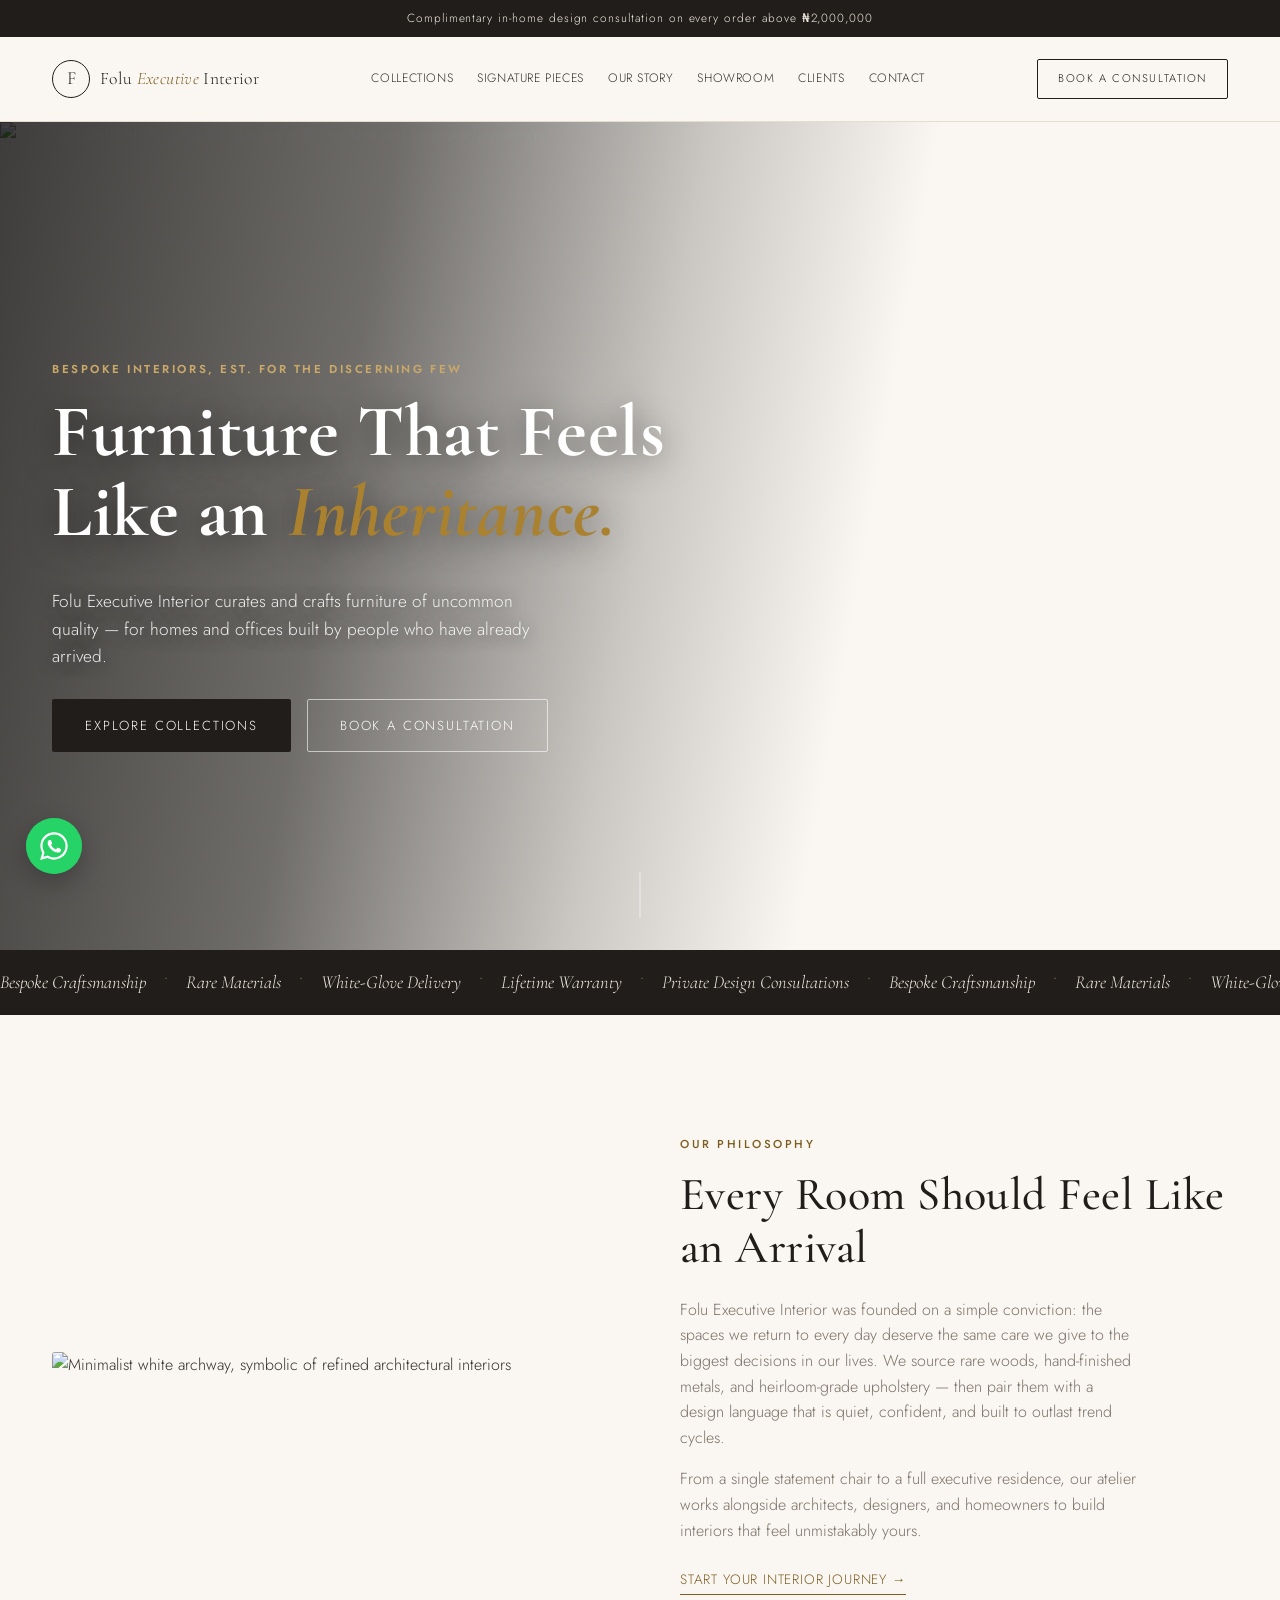
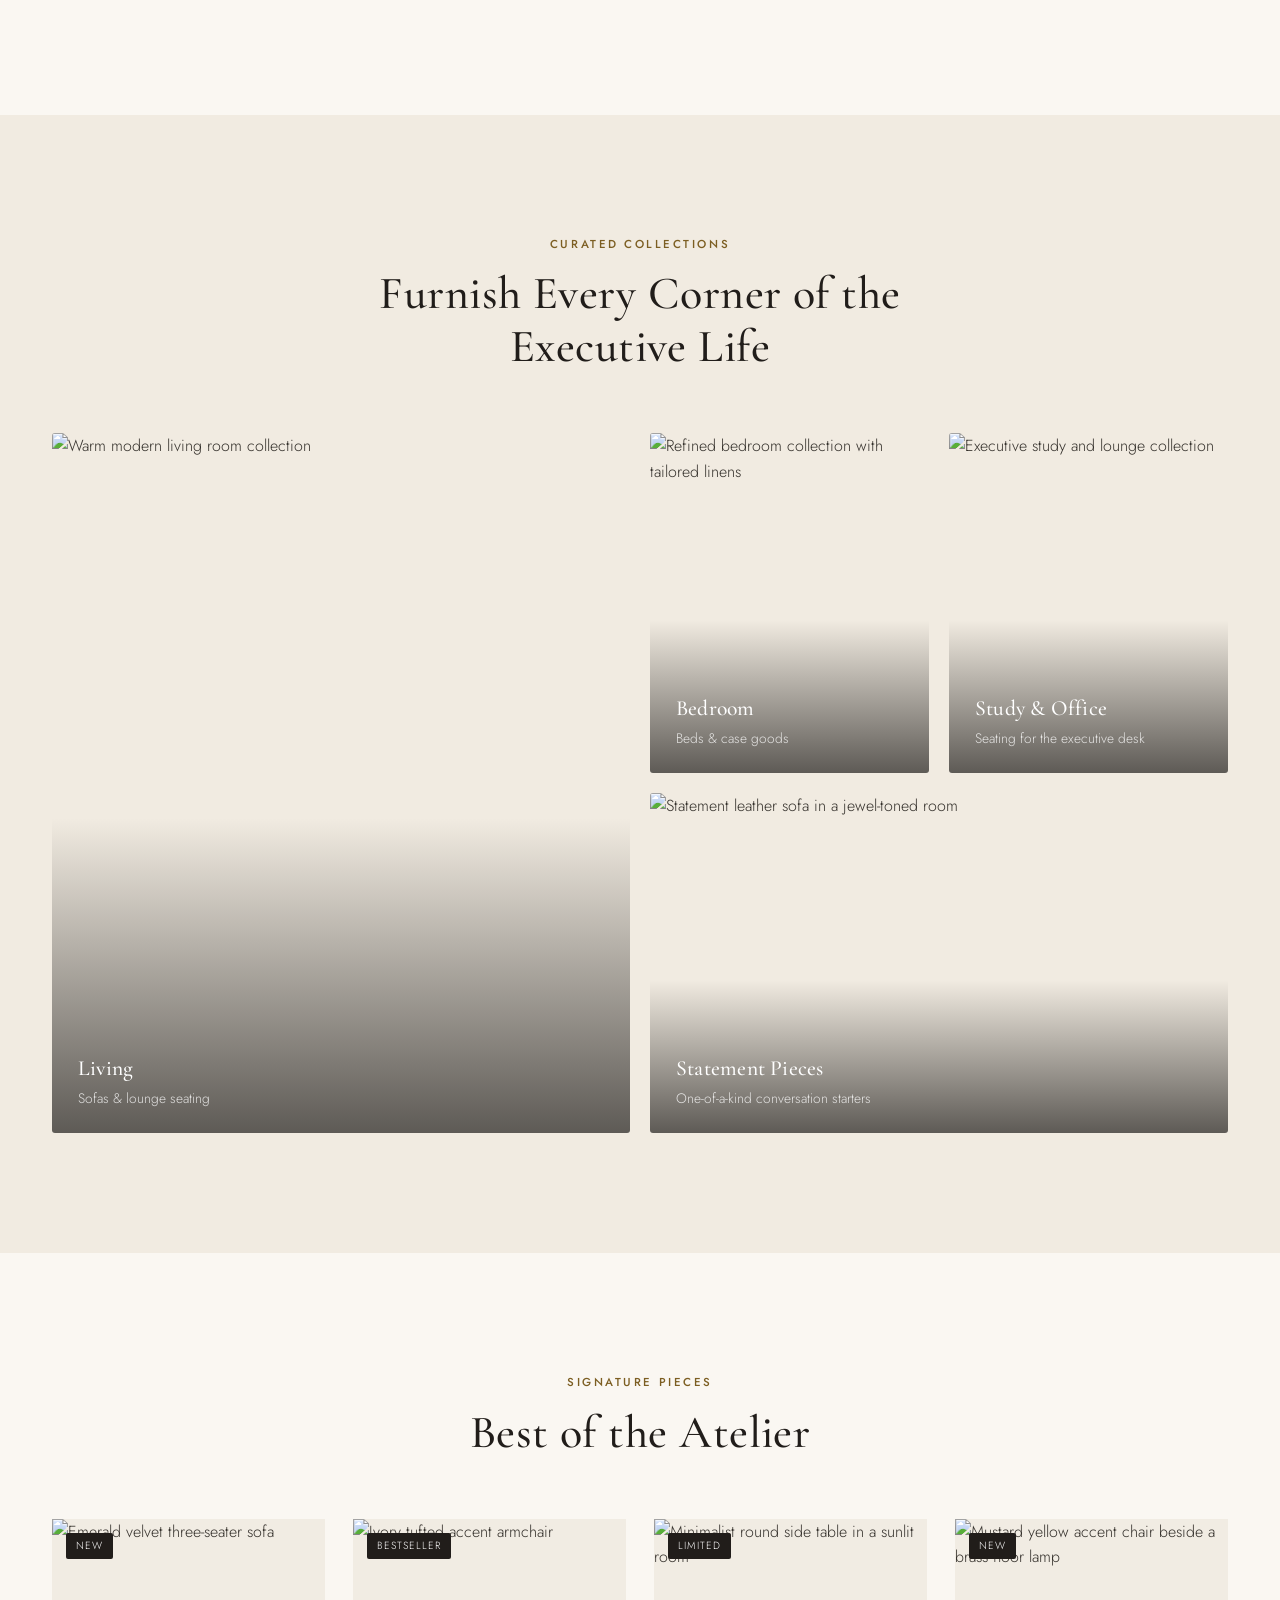
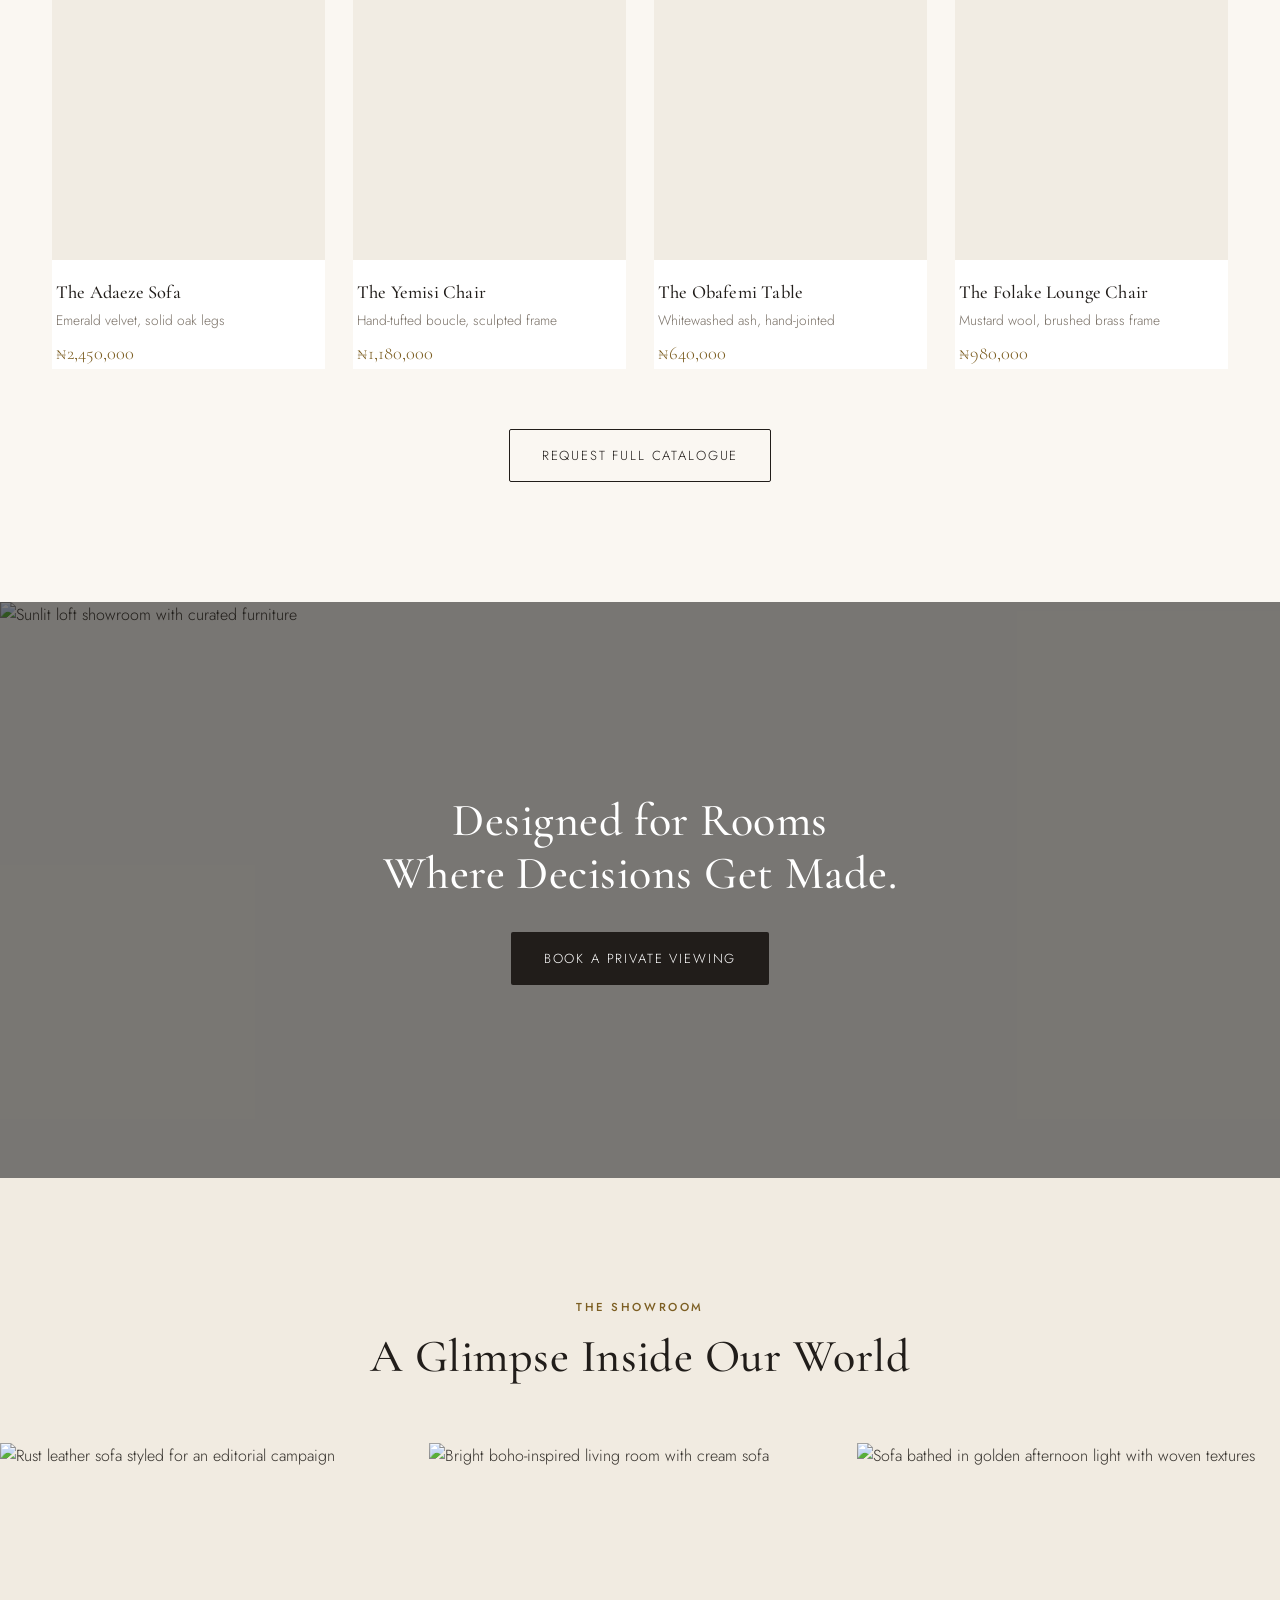
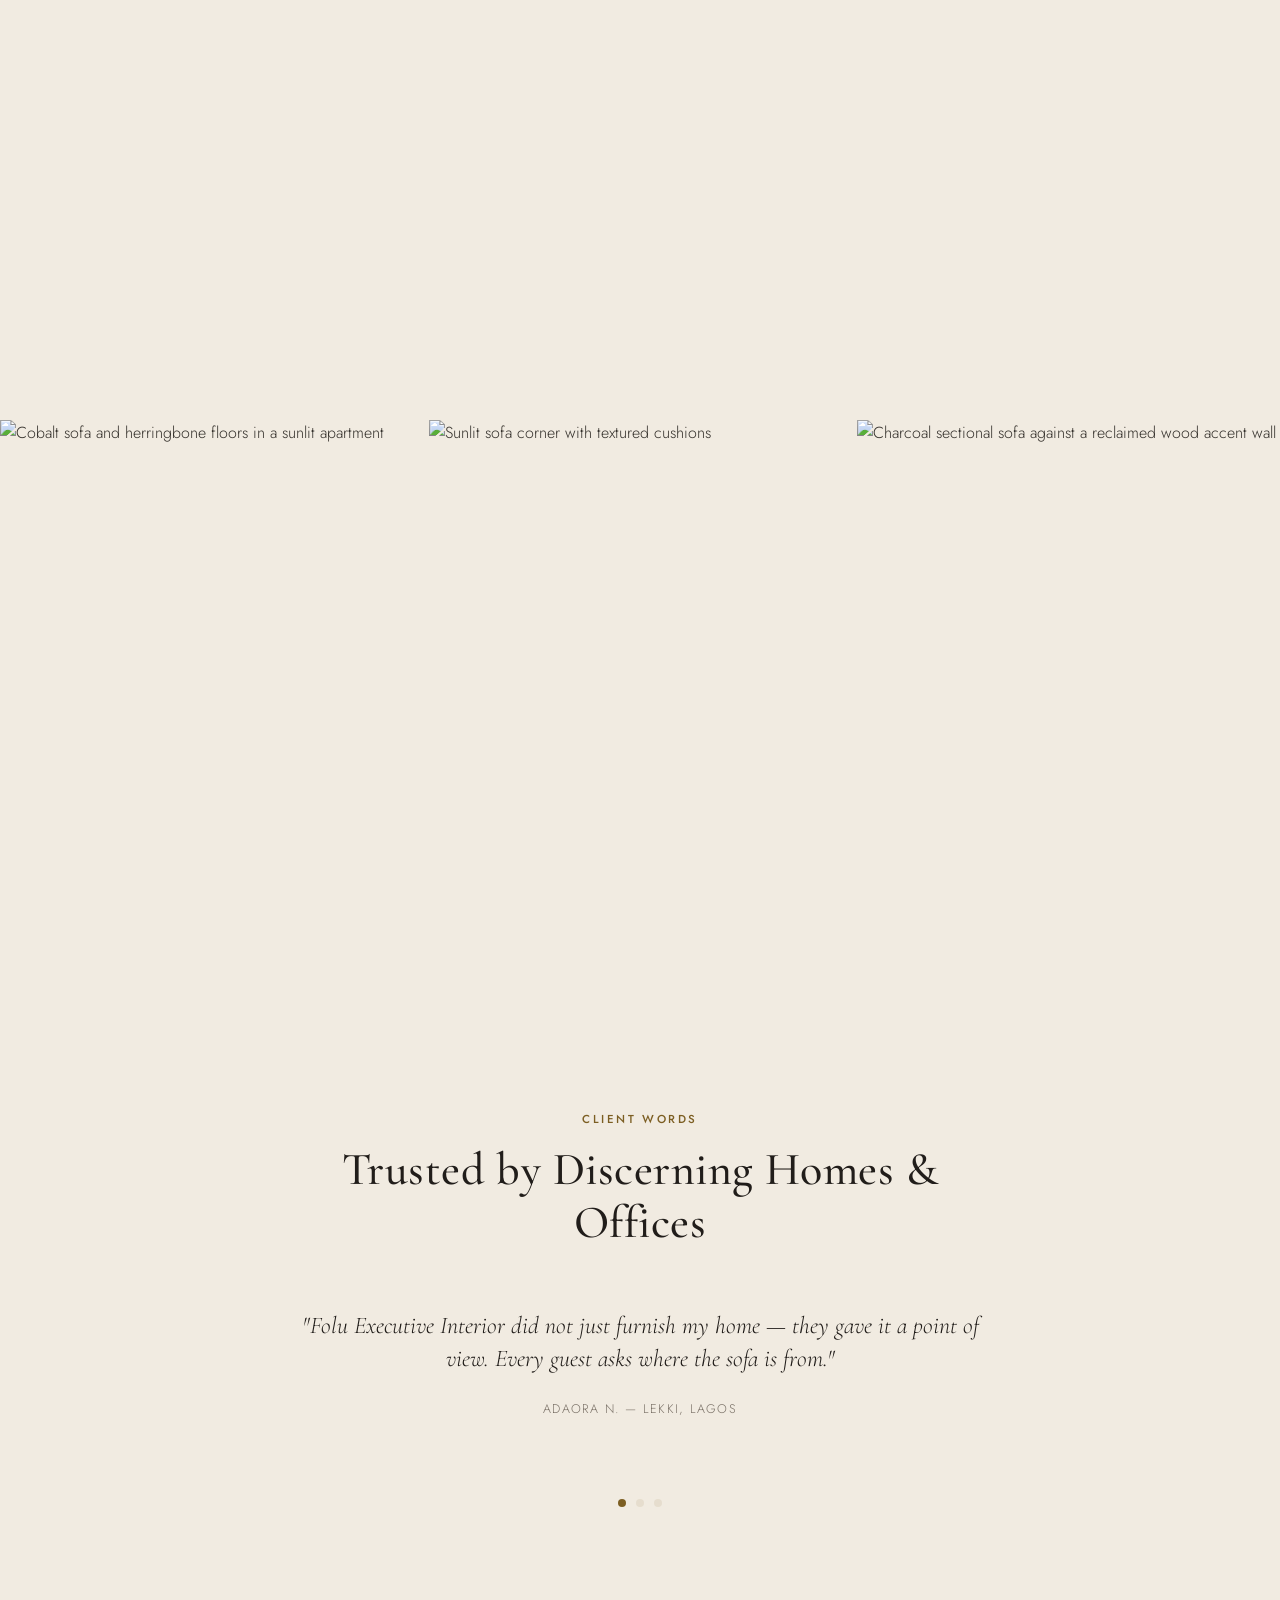
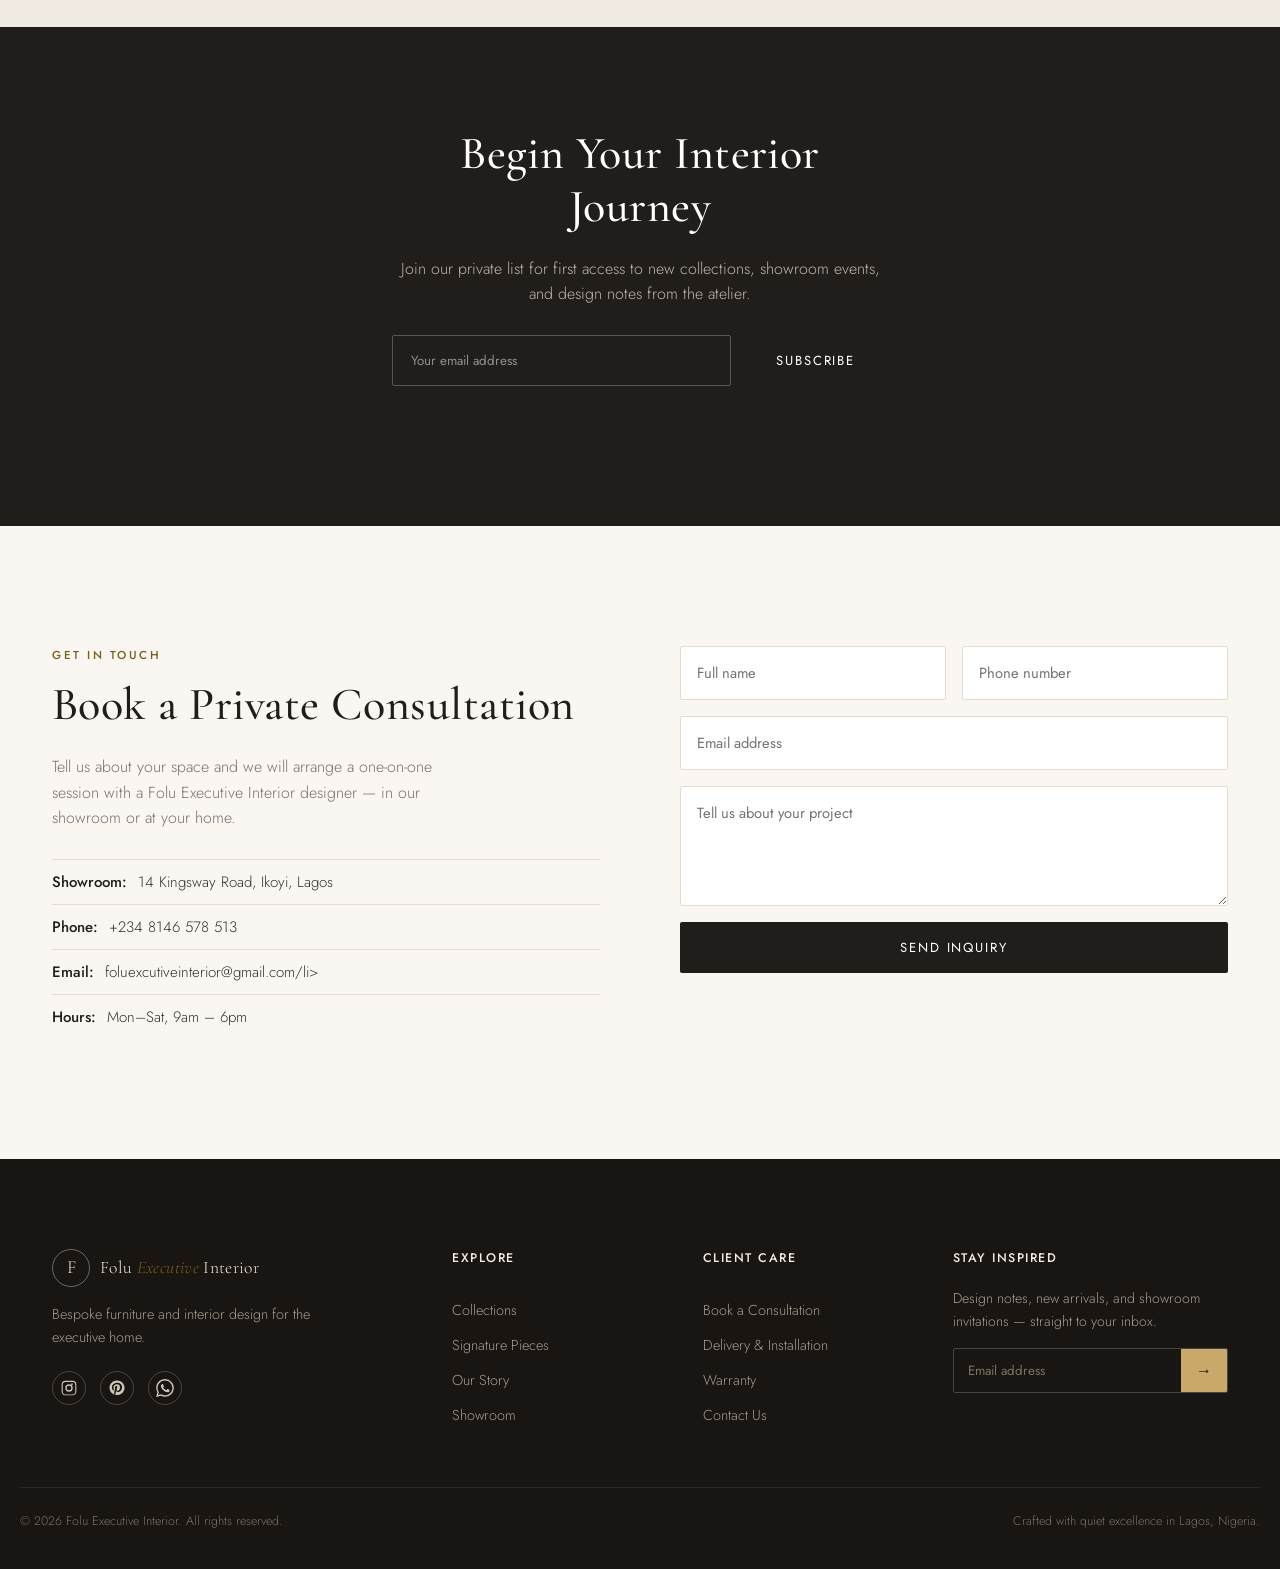
==== commit 7328c363: "updated the data" ====
--- a/web/index.html
+++ b/web/index.html
@@ -284,9 +284,9 @@
         <p>Tell us about your space and we will arrange a one-on-one session with a Folu Executive Interior designer — in our showroom or at your home.</p>
         <ul class="contact-details">
           <li><strong>Showroom:</strong> 14 Kingsway Road, Ikoyi, Lagos</li>
-          <li><strong>Phone:</strong> +234 800 000 0000</li>
-          <li><strong>Email:</strong> hello@foluexecutiveinterior.com</li>
-          <li><strong>Hours:</strong> Tue–Sat, 10am – 7pm</li>
+          <li><strong>Phone:</strong> +234 8146 578 513</li>
+          <li><strong>Email:</strong> foluexcutiveinterior@gmail.com/li>
+          <li><strong>Hours:</strong> Mon–Sat, 9am – 6pm</li>
         </ul>
       </div>
       <form class="contact-form reveal" id="contactForm">
@@ -361,7 +361,7 @@
 <button class="back-to-top" id="backToTop" aria-label="Back to top">↑</button>
 
 <!-- TODO: replace 2348000000000 with her real WhatsApp number (country code + digits, no + or spaces) -->
-<a class="whatsapp-float" href="https://wa.me/2348000000000?text=Hello%2C%20I%27d%20like%20to%20book%20a%20consultation%20with%20Folu%20Executive%20Interior" target="_blank" rel="noopener" aria-label="Chat with us on WhatsApp">
+<a class="whatsapp-float" href="https://wa.me/2348125936705?text=Hello%2C%20I%27d%20like%20to%20book%20a%20consultation%20with%20Folu%20Executive%20Interior" target="_blank" rel="noopener" aria-label="Chat with us on WhatsApp">
   <svg viewBox="0 0 24 24" width="28" height="28"><path fill="currentColor" d="M17.47 14.38c-.28-.14-1.67-.82-1.93-.92-.26-.1-.45-.14-.64.14-.19.28-.73.92-.9 1.1-.16.19-.33.21-.61.07-.28-.14-1.18-.43-2.24-1.38-.83-.74-1.39-1.65-1.55-1.93-.16-.28-.02-.43.12-.57.13-.13.28-.33.42-.5.14-.16.19-.28.28-.47.1-.19.05-.35-.02-.5-.07-.14-.64-1.54-.88-2.11-.23-.55-.47-.48-.64-.49h-.55c-.19 0-.5.07-.76.35-.26.28-1 .98-1 2.4s1.02 2.78 1.16 2.97c.14.19 2.01 3.07 4.87 4.3.68.29 1.21.47 1.62.6.68.22 1.3.19 1.79.11.55-.08 1.67-.68 1.9-1.34.24-.66.24-1.22.17-1.34-.07-.12-.26-.19-.54-.33Zm-5.44 7.44h-.01a9.87 9.87 0 0 1-5.03-1.38l-.36-.21-3.74.98 1-3.65-.24-.37a9.83 9.83 0 0 1-1.5-5.24C2.15 6.68 6.68 2.15 12.03 2.15c2.63 0 5.1 1.03 6.96 2.89a9.78 9.78 0 0 1 2.88 6.96c0 5.35-4.53 9.82-9.84 9.82Zm8.37-18.2A11.82 11.82 0 0 0 12.03.15C5.58.15.32 5.4.32 11.85c0 2.09.55 4.13 1.6 5.93L.15 24l6.4-1.68a11.72 11.72 0 0 0 5.47 1.39h.01c6.45 0 11.7-5.25 11.7-11.7 0-3.13-1.22-6.07-3.43-8.28Z"/></svg>
 </a>
 
--- a/web/css/style.css
+++ b/web/css/style.css
@@ -123,6 +123,29 @@
 .btn-sm { padding: 10px 20px; font-size: 0.7rem; }
 .btn-block { width: 100%; }
 
+/* ---------- Submit button states (form feedback) ---------- */
+.btn.is-sending {
+  background: var(--color-muted); border-color: var(--color-muted);
+  color: #fff; cursor: wait; opacity: .85;
+}
+.btn.is-success {
+  background: #2f7d4f; border-color: #2f7d4f; color: #fff;
+}
+.btn.is-error {
+  background: #b0413e; border-color: #b0413e; color: #fff;
+  animation: btnShake .4s ease;
+}
+@keyframes btnShake {
+  0%, 100% { transform: translateX(0); }
+  25% { transform: translateX(-6px); }
+  75% { transform: translateX(6px); }
+}
+.form-note {
+  font-size: 0.86rem; font-weight: 500; margin-top: 12px; min-height: 1.2em;
+}
+.form-note.is-success { color: #2f7d4f; }
+.form-note.is-error { color: #b0413e; }
+
 /* ---------- Announcement bar ---------- */
 .announce {
   background: var(--color-ink);
